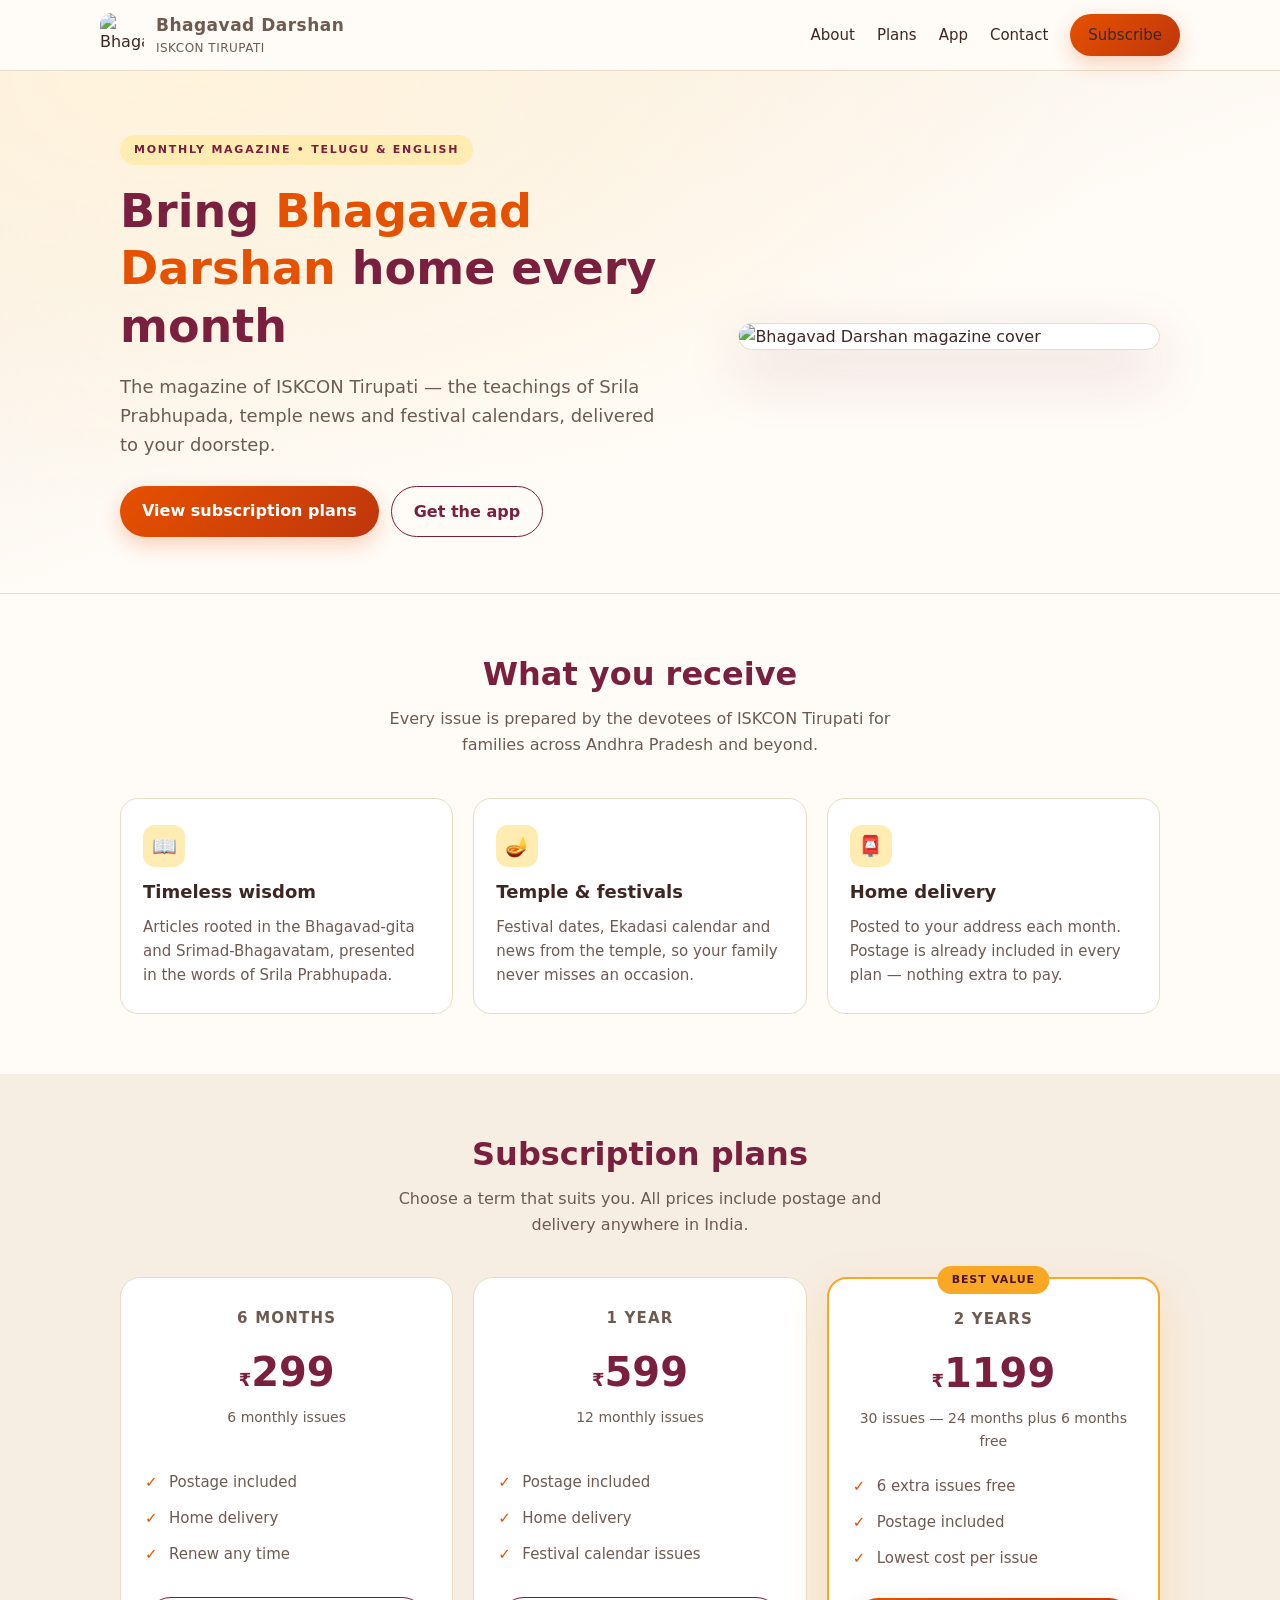
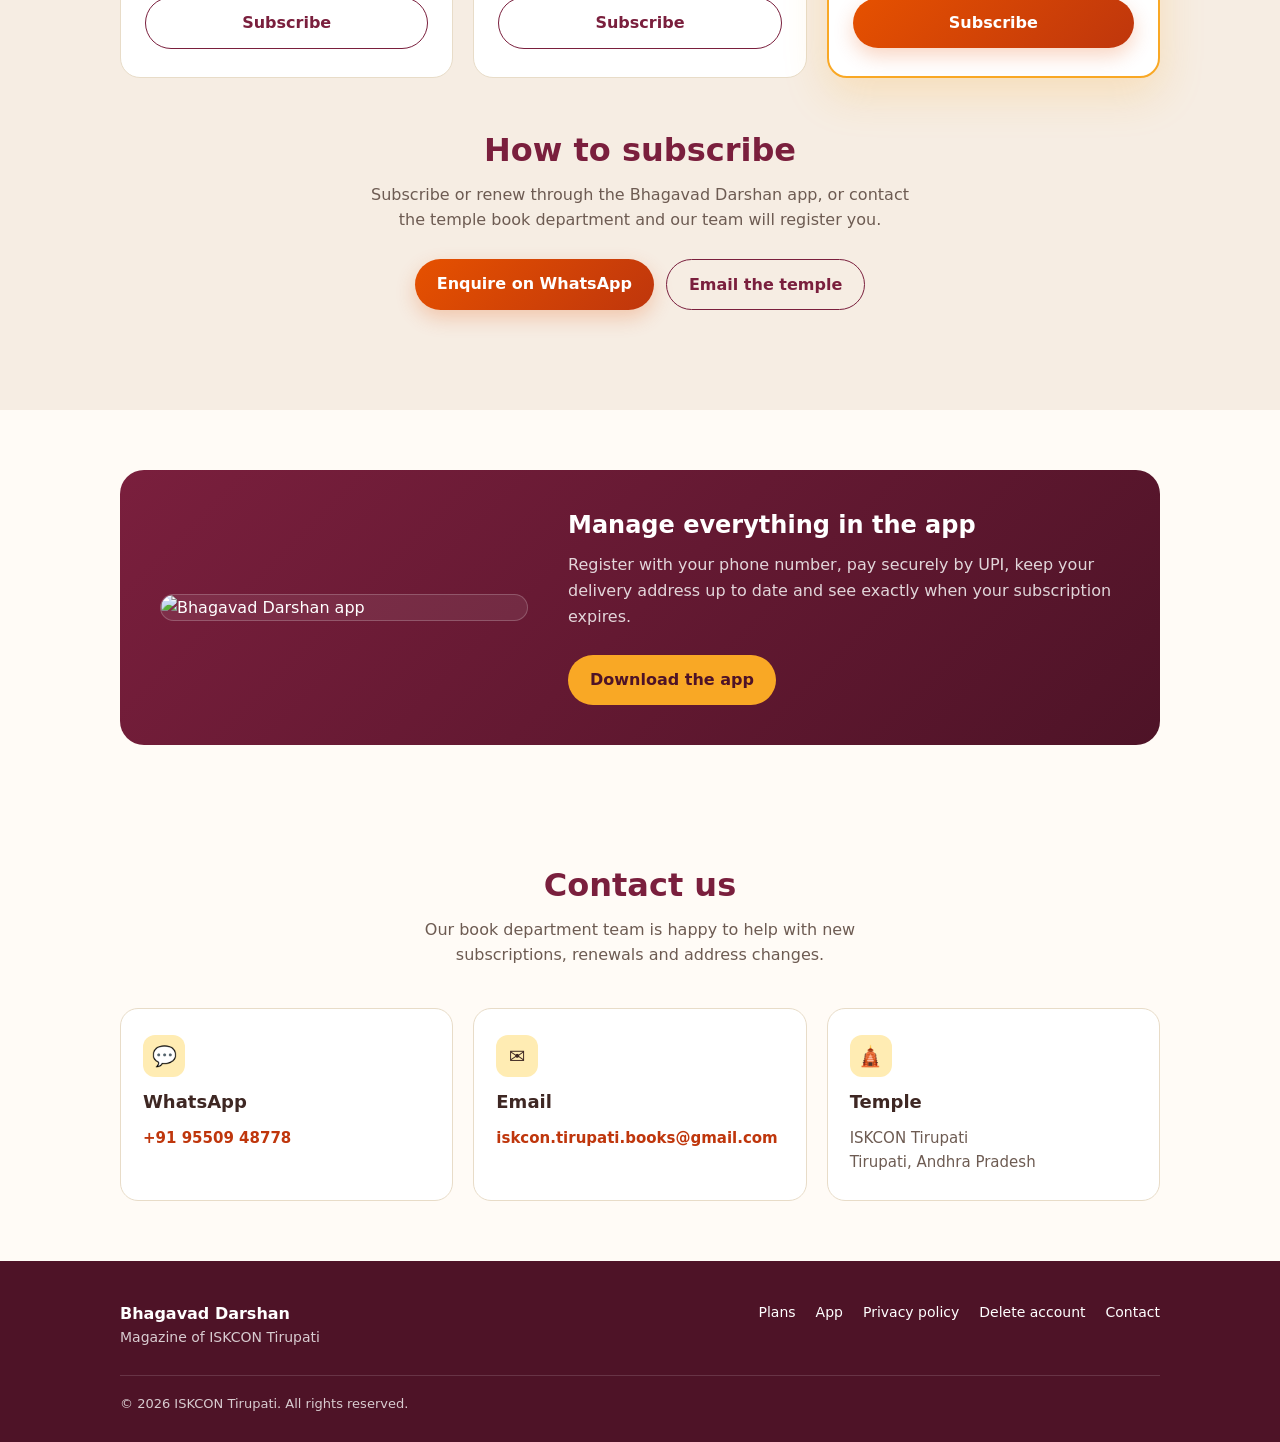
==== public/index.html @ c8d2ffe3 "Add bdtirupati.com static site with homepage, legal pages and deploy script" ====
<!DOCTYPE html>
<html lang="en">
<head>
<meta charset="utf-8" />
<meta name="viewport" content="width=device-width, initial-scale=1" />
<title>Bhagavad Darshan — ISKCON Tirupati Magazine</title>
<meta name="description" content="Subscribe to Bhagavad Darshan, the Telugu and English magazine of ISKCON Tirupati. Renew, pay and manage your subscription online." />
<meta property="og:title" content="Bhagavad Darshan — ISKCON Tirupati Magazine" />
<meta property="og:description" content="Subscribe to Bhagavad Darshan magazine from ISKCON Tirupati. Plans from ₹299." />
<meta property="og:image" content="https://bdtirupati.com/media/magazine_august_2026.png" />
<meta property="og:url" content="https://bdtirupati.com/" />
<meta name="theme-color" content="#7A1F3D" />
<link rel="icon" href="/download/icon.png" />
<style>
  :root {
    --marigold: #E65100;
    --marigold-deep: #BF360C;
    --gold: #F9A825;
    --gold-soft: #FFECB3;
    --maroon: #7A1F3D;
    --maroon-deep: #4E1327;
    --cream: #FFFBF6;
    --sand: #F6EDE3;
    --ink: #3E2723;
    --ink-soft: #6D5B52;
    --line: #E8DCC8;
  }
  * { box-sizing: border-box; }
  html { scroll-behavior: smooth; }
  body {
    margin: 0;
    font-family: "Segoe UI", system-ui, -apple-system, sans-serif;
    color: var(--ink);
    background: var(--cream);
    line-height: 1.6;
  }
  h1, h2, h3 { line-height: 1.25; margin: 0 0 12px; }
  a { color: var(--marigold-deep); }
  img { max-width: 100%; display: block; }
  .wrap { width: min(1080px, 100%); margin: 0 auto; padding: 0 20px; }

  /* ---------- header ---------- */
  header {
    position: sticky;
    top: 0;
    z-index: 20;
    background: rgba(255, 251, 246, 0.92);
    backdrop-filter: blur(10px);
    border-bottom: 1px solid var(--line);
  }
  .nav { display: flex; align-items: center; gap: 14px; padding: 12px 0; }
  .brand { display: flex; align-items: center; gap: 12px; text-decoration: none; color: inherit; }
  .brand img { width: 44px; height: 44px; border-radius: 12px; }
  .brand b { display: block; font-size: 17px; }
  .brand span { display: block; font-size: 12px; color: var(--ink-soft); letter-spacing: 0.04em; }
  .nav-links { margin-left: auto; display: flex; gap: 22px; align-items: center; }
  .nav-links a { text-decoration: none; color: var(--ink); font-size: 15px; font-weight: 500; }
  .nav-links a:hover { color: var(--marigold); }
  .btn {
    display: inline-block;
    padding: 12px 22px;
    border-radius: 999px;
    background: linear-gradient(135deg, var(--marigold) 0%, var(--marigold-deep) 100%);
    color: #fff;
    text-decoration: none;
    font-weight: 600;
    border: none;
    cursor: pointer;
    box-shadow: 0 8px 20px rgba(230, 81, 0, 0.24);
  }
  .btn:hover { filter: brightness(1.06); }
  .btn-ghost {
    background: transparent;
    color: var(--maroon);
    border: 1.5px solid var(--maroon);
    box-shadow: none;
  }
  .btn-sm { padding: 9px 18px; font-size: 14px; }

  /* ---------- hero ---------- */
  .hero {
    background:
      radial-gradient(ellipse at 15% 0%, #FFF3DC 0%, transparent 60%),
      linear-gradient(160deg, var(--sand) 0%, var(--cream) 55%);
    padding: 64px 0 56px;
    border-bottom: 1px solid var(--line);
  }
  .hero-grid {
    display: grid;
    grid-template-columns: 1.15fr 0.85fr;
    gap: 48px;
    align-items: center;
  }
  .eyebrow {
    display: inline-block;
    text-transform: uppercase;
    letter-spacing: 0.16em;
    font-size: 11px;
    font-weight: 700;
    color: var(--maroon);
    background: var(--gold-soft);
    padding: 6px 14px;
    border-radius: 999px;
    margin-bottom: 18px;
  }
  .hero h1 { font-size: clamp(30px, 5vw, 46px); color: var(--maroon); }
  .hero h1 em { font-style: normal; color: var(--marigold); }
  .hero p.lead { font-size: 18px; color: var(--ink-soft); max-width: 30em; }
  .hero-cta { display: flex; flex-wrap: wrap; gap: 12px; margin-top: 26px; }
  .hero-art {
    position: relative;
    border-radius: 24px;
    overflow: hidden;
    box-shadow: 0 22px 60px rgba(122, 31, 61, 0.18);
    border: 1px solid var(--line);
    background: #fff;
  }
  .hero-art img { width: 100%; height: 100%; object-fit: cover; }

  /* ---------- sections ---------- */
  section { padding: 60px 0; }
  .section-head { text-align: center; max-width: 34em; margin: 0 auto 40px; }
  .section-head h2 { font-size: clamp(24px, 3.4vw, 32px); color: var(--maroon); }
  .section-head p { color: var(--ink-soft); margin: 0; }

  .cards { display: grid; grid-template-columns: repeat(3, 1fr); gap: 20px; }
  .card {
    background: #fff;
    border: 1px solid var(--line);
    border-radius: 18px;
    padding: 26px 22px;
  }
  .card h3 { font-size: 18px; }
  .card p { margin: 0; color: var(--ink-soft); font-size: 15px; }
  .card .ico {
    width: 42px; height: 42px;
    border-radius: 12px;
    display: grid; place-items: center;
    background: var(--gold-soft);
    font-size: 20px;
    margin-bottom: 14px;
  }

  /* ---------- plans ---------- */
  #plans { background: var(--sand); }
  .plans { display: grid; grid-template-columns: repeat(3, 1fr); gap: 20px; align-items: stretch; }
  .plan {
    background: #fff;
    border: 1px solid var(--line);
    border-radius: 20px;
    padding: 28px 24px;
    text-align: center;
    display: flex;
    flex-direction: column;
  }
  .plan.featured {
    border: 2px solid var(--gold);
    box-shadow: 0 16px 44px rgba(249, 168, 37, 0.22);
    position: relative;
  }
  .plan.featured::after {
    content: "Best value";
    position: absolute;
    top: -13px; left: 50%; transform: translateX(-50%);
    background: var(--gold);
    color: var(--maroon-deep);
    font-size: 11px;
    font-weight: 700;
    letter-spacing: 0.08em;
    text-transform: uppercase;
    padding: 5px 14px;
    border-radius: 999px;
  }
  .plan .term { font-size: 15px; font-weight: 600; color: var(--ink-soft); text-transform: uppercase; letter-spacing: 0.08em; }
  .plan .price { font-size: 40px; font-weight: 700; color: var(--maroon); margin: 10px 0 2px; }
  .plan .price small { font-size: 18px; font-weight: 600; }
  .plan .note { font-size: 14px; color: var(--ink-soft); min-height: 42px; }
  .plan ul { list-style: none; padding: 0; margin: 16px 0 22px; text-align: left; font-size: 15px; }
  .plan li { padding: 6px 0 6px 24px; position: relative; color: var(--ink-soft); }
  .plan li::before { content: "✓"; position: absolute; left: 0; color: var(--marigold); font-weight: 700; }
  .plan .btn { margin-top: auto; }

  /* ---------- app strip ---------- */
  .app-strip {
    display: grid;
    grid-template-columns: 0.8fr 1.2fr;
    gap: 40px;
    align-items: center;
    background: linear-gradient(135deg, var(--maroon) 0%, var(--maroon-deep) 100%);
    color: #fff;
    border-radius: 24px;
    padding: 40px;
  }
  .app-strip h2 { color: #fff; }
  .app-strip p { color: rgba(255, 255, 255, 0.82); margin: 0 0 20px; }
  .app-strip .btn { background: var(--gold); color: var(--maroon-deep); box-shadow: none; }
  .app-shot {
    border-radius: 18px;
    overflow: hidden;
    border: 1px solid rgba(255, 255, 255, 0.2);
    background: rgba(255, 255, 255, 0.08);
  }

  /* ---------- contact ---------- */
  .contact { display: grid; grid-template-columns: repeat(3, 1fr); gap: 20px; }
  .contact .card { text-align: left; }
  .contact a { font-weight: 600; text-decoration: none; }

  /* ---------- footer ---------- */
  footer {
    background: var(--maroon-deep);
    color: rgba(255, 255, 255, 0.78);
    padding: 40px 0 28px;
    font-size: 14px;
  }
  .foot-grid { display: flex; flex-wrap: wrap; gap: 24px; align-items: flex-start; }
  footer a { color: #fff; text-decoration: none; }
  footer a:hover { text-decoration: underline; }
  .foot-links { margin-left: auto; display: flex; flex-wrap: wrap; gap: 20px; }
  .copy { margin-top: 26px; padding-top: 18px; border-top: 1px solid rgba(255, 255, 255, 0.14); font-size: 13px; }

  @media (max-width: 860px) {
    .hero-grid, .app-strip { grid-template-columns: 1fr; }
    .cards, .plans, .contact { grid-template-columns: 1fr; }
    .nav-links a:not(.btn) { display: none; }
    .hero { padding: 44px 0 40px; }
    .app-strip { padding: 28px; }
  }
</style>
</head>
<body>

<header>
  <div class="wrap nav">
    <a class="brand" href="/">
      <img src="/download/icon.png" alt="Bhagavad Darshan" />
      <span>
        <b>Bhagavad Darshan</b>
        <span>ISKCON TIRUPATI</span>
      </span>
    </a>
    <nav class="nav-links">
      <a href="#about">About</a>
      <a href="#plans">Plans</a>
      <a href="#app">App</a>
      <a href="#contact">Contact</a>
      <a class="btn btn-sm" href="#plans">Subscribe</a>
    </nav>
  </div>
</header>

<div class="hero">
  <div class="wrap hero-grid">
    <div>
      <span class="eyebrow">Monthly magazine • Telugu &amp; English</span>
      <h1>Bring <em>Bhagavad Darshan</em> home every month</h1>
      <p class="lead">
        The magazine of ISKCON Tirupati — the teachings of Srila Prabhupada,
        temple news and festival calendars, delivered to your doorstep.
      </p>
      <div class="hero-cta">
        <a class="btn" href="#plans">View subscription plans</a>
        <a class="btn btn-ghost" href="#app">Get the app</a>
      </div>
    </div>
    <div class="hero-art">
      <img src="/media/magazine_august_2026.png" alt="Bhagavad Darshan magazine cover" />
    </div>
  </div>
</div>

<section id="about">
  <div class="wrap">
    <div class="section-head">
      <h2>What you receive</h2>
      <p>Every issue is prepared by the devotees of ISKCON Tirupati for families across Andhra Pradesh and beyond.</p>
    </div>
    <div class="cards">
      <div class="card">
        <div class="ico">📖</div>
        <h3>Timeless wisdom</h3>
        <p>Articles rooted in the Bhagavad-gita and Srimad-Bhagavatam, presented in the words of Srila Prabhupada.</p>
      </div>
      <div class="card">
        <div class="ico">🪔</div>
        <h3>Temple &amp; festivals</h3>
        <p>Festival dates, Ekadasi calendar and news from the temple, so your family never misses an occasion.</p>
      </div>
      <div class="card">
        <div class="ico">📮</div>
        <h3>Home delivery</h3>
        <p>Posted to your address each month. Postage is already included in every plan — nothing extra to pay.</p>
      </div>
    </div>
  </div>
</section>

<section id="plans">
  <div class="wrap">
    <div class="section-head">
      <h2>Subscription plans</h2>
      <p>Choose a term that suits you. All prices include postage and delivery anywhere in India.</p>
    </div>
    <div class="plans">
      <div class="plan">
        <div class="term">6 Months</div>
        <div class="price"><small>₹</small>299</div>
        <div class="note">6 monthly issues</div>
        <ul>
          <li>Postage included</li>
          <li>Home delivery</li>
          <li>Renew any time</li>
        </ul>
        <a class="btn btn-ghost" href="#subscribe-how">Subscribe</a>
      </div>
      <div class="plan">
        <div class="term">1 Year</div>
        <div class="price"><small>₹</small>599</div>
        <div class="note">12 monthly issues</div>
        <ul>
          <li>Postage included</li>
          <li>Home delivery</li>
          <li>Festival calendar issues</li>
        </ul>
        <a class="btn btn-ghost" href="#subscribe-how">Subscribe</a>
      </div>
      <div class="plan featured">
        <div class="term">2 Years</div>
        <div class="price"><small>₹</small>1199</div>
        <div class="note">30 issues — 24 months plus 6 months free</div>
        <ul>
          <li>6 extra issues free</li>
          <li>Postage included</li>
          <li>Lowest cost per issue</li>
        </ul>
        <a class="btn" href="#subscribe-how">Subscribe</a>
      </div>
    </div>

    <div class="section-head" id="subscribe-how" style="margin-top:52px;">
      <h2>How to subscribe</h2>
      <p>
        Subscribe or renew through the Bhagavad Darshan app, or contact the temple
        book department and our team will register you.
      </p>
      <div class="hero-cta" style="justify-content:center;">
        <a class="btn" href="https://wa.me/919550948778?text=I%20would%20like%20to%20subscribe%20to%20Bhagavad%20Darshan%20magazine">Enquire on WhatsApp</a>
        <a class="btn btn-ghost" href="mailto:iskcon.tirupati.books@gmail.com">Email the temple</a>
      </div>
    </div>
  </div>
</section>

<section id="app">
  <div class="wrap">
    <div class="app-strip">
      <div class="app-shot">
        <img src="/media/login_top_section.png" alt="Bhagavad Darshan app" />
      </div>
      <div>
        <h2>Manage everything in the app</h2>
        <p>
          Register with your phone number, pay securely by UPI, keep your delivery
          address up to date and see exactly when your subscription expires.
        </p>
        <div class="hero-cta">
          <a class="btn" href="/download/">Download the app</a>
        </div>
      </div>
    </div>
  </div>
</section>

<section id="contact">
  <div class="wrap">
    <div class="section-head">
      <h2>Contact us</h2>
      <p>Our book department team is happy to help with new subscriptions, renewals and address changes.</p>
    </div>
    <div class="contact">
      <div class="card">
        <div class="ico">💬</div>
        <h3>WhatsApp</h3>
        <p><a href="https://wa.me/919550948778">+91 95509 48778</a></p>
      </div>
      <div class="card">
        <div class="ico">✉️</div>
        <h3>Email</h3>
        <p><a href="mailto:iskcon.tirupati.books@gmail.com">iskcon.tirupati.books@gmail.com</a></p>
      </div>
      <div class="card">
        <div class="ico">🛕</div>
        <h3>Temple</h3>
        <p>ISKCON Tirupati<br />Tirupati, Andhra Pradesh</p>
      </div>
    </div>
  </div>
</section>

<footer>
  <div class="wrap">
    <div class="foot-grid">
      <div>
        <strong style="color:#fff;font-size:16px;">Bhagavad Darshan</strong><br />
        Magazine of ISKCON Tirupati
      </div>
      <div class="foot-links">
        <a href="#plans">Plans</a>
        <a href="/download/">App</a>
        <a href="/privacy">Privacy policy</a>
        <a href="/media/legal/delete-account.html">Delete account</a>
        <a href="#contact">Contact</a>
      </div>
    </div>
    <div class="copy">© <span id="yr">2026</span> ISKCON Tirupati. All rights reserved.</div>
  </div>
</footer>

<script>
  document.getElementById('yr').textContent = new Date().getFullYear();
</script>
</body>
</html>
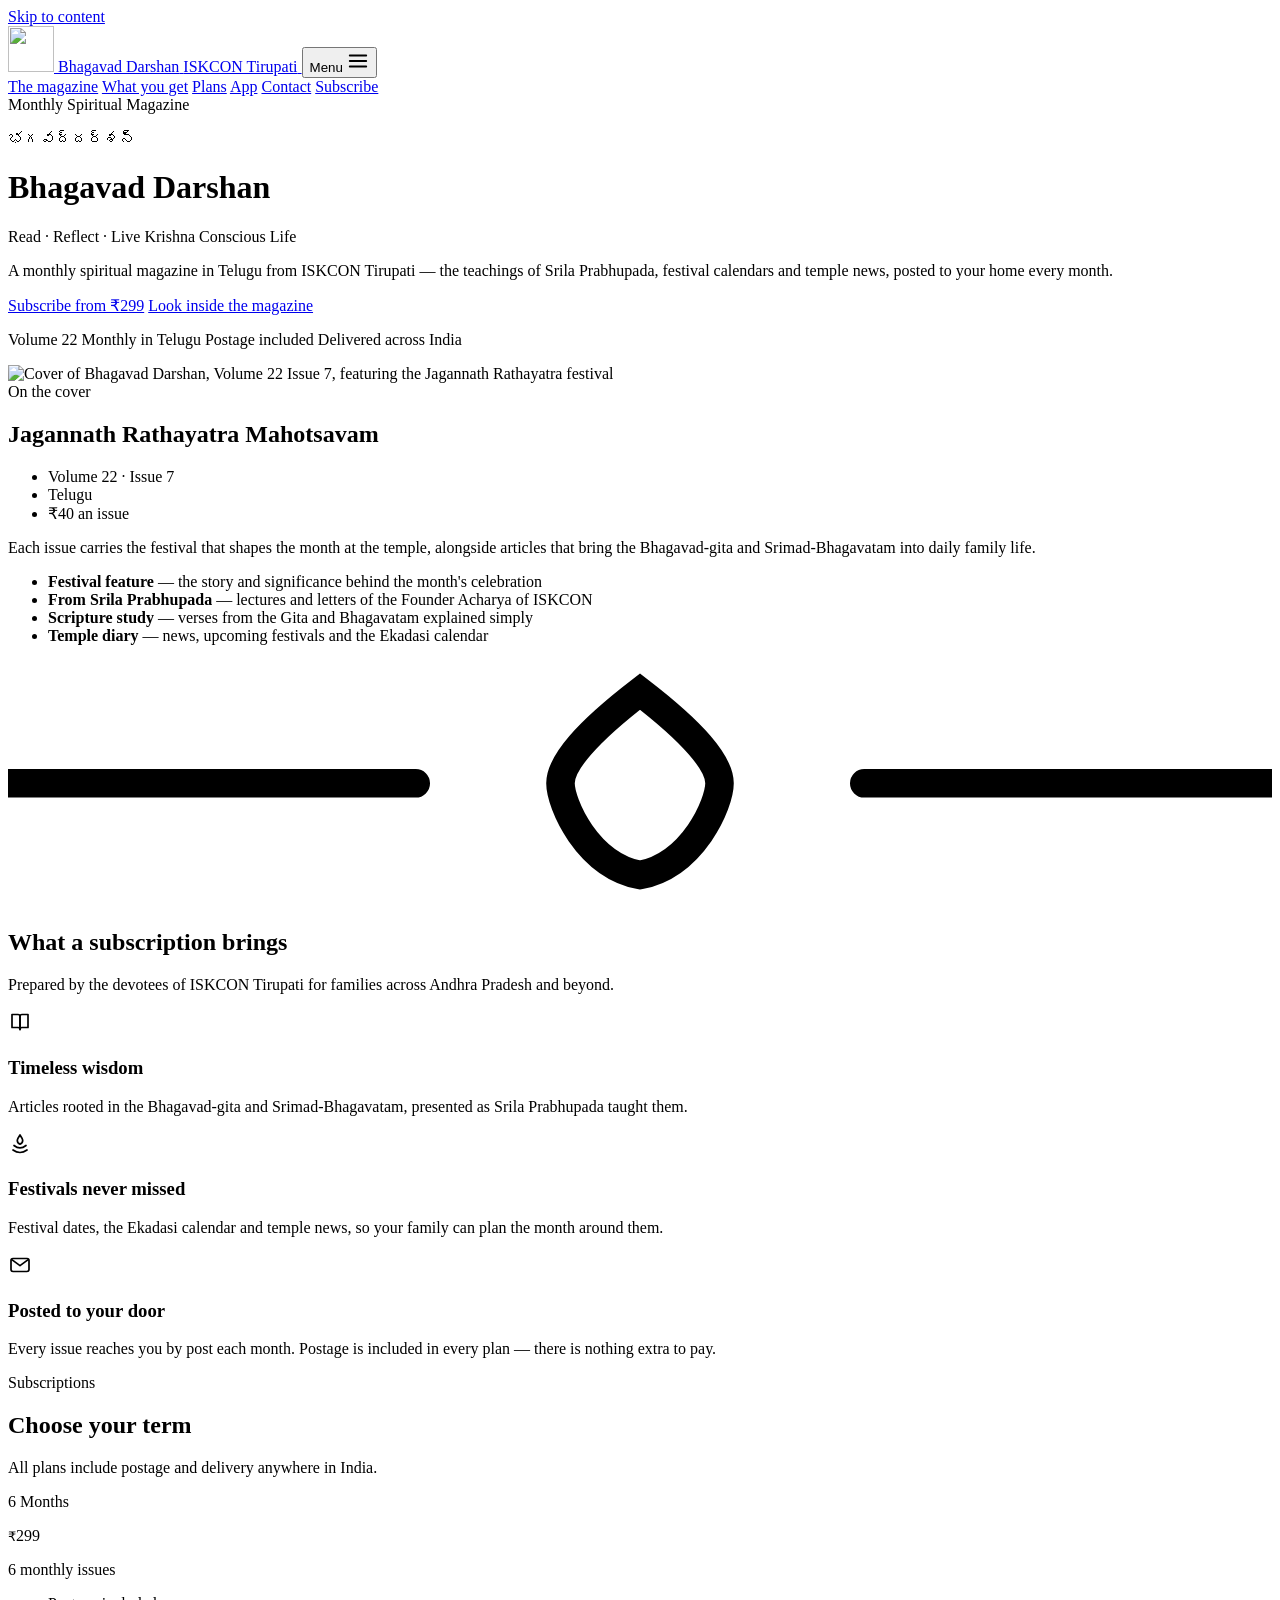
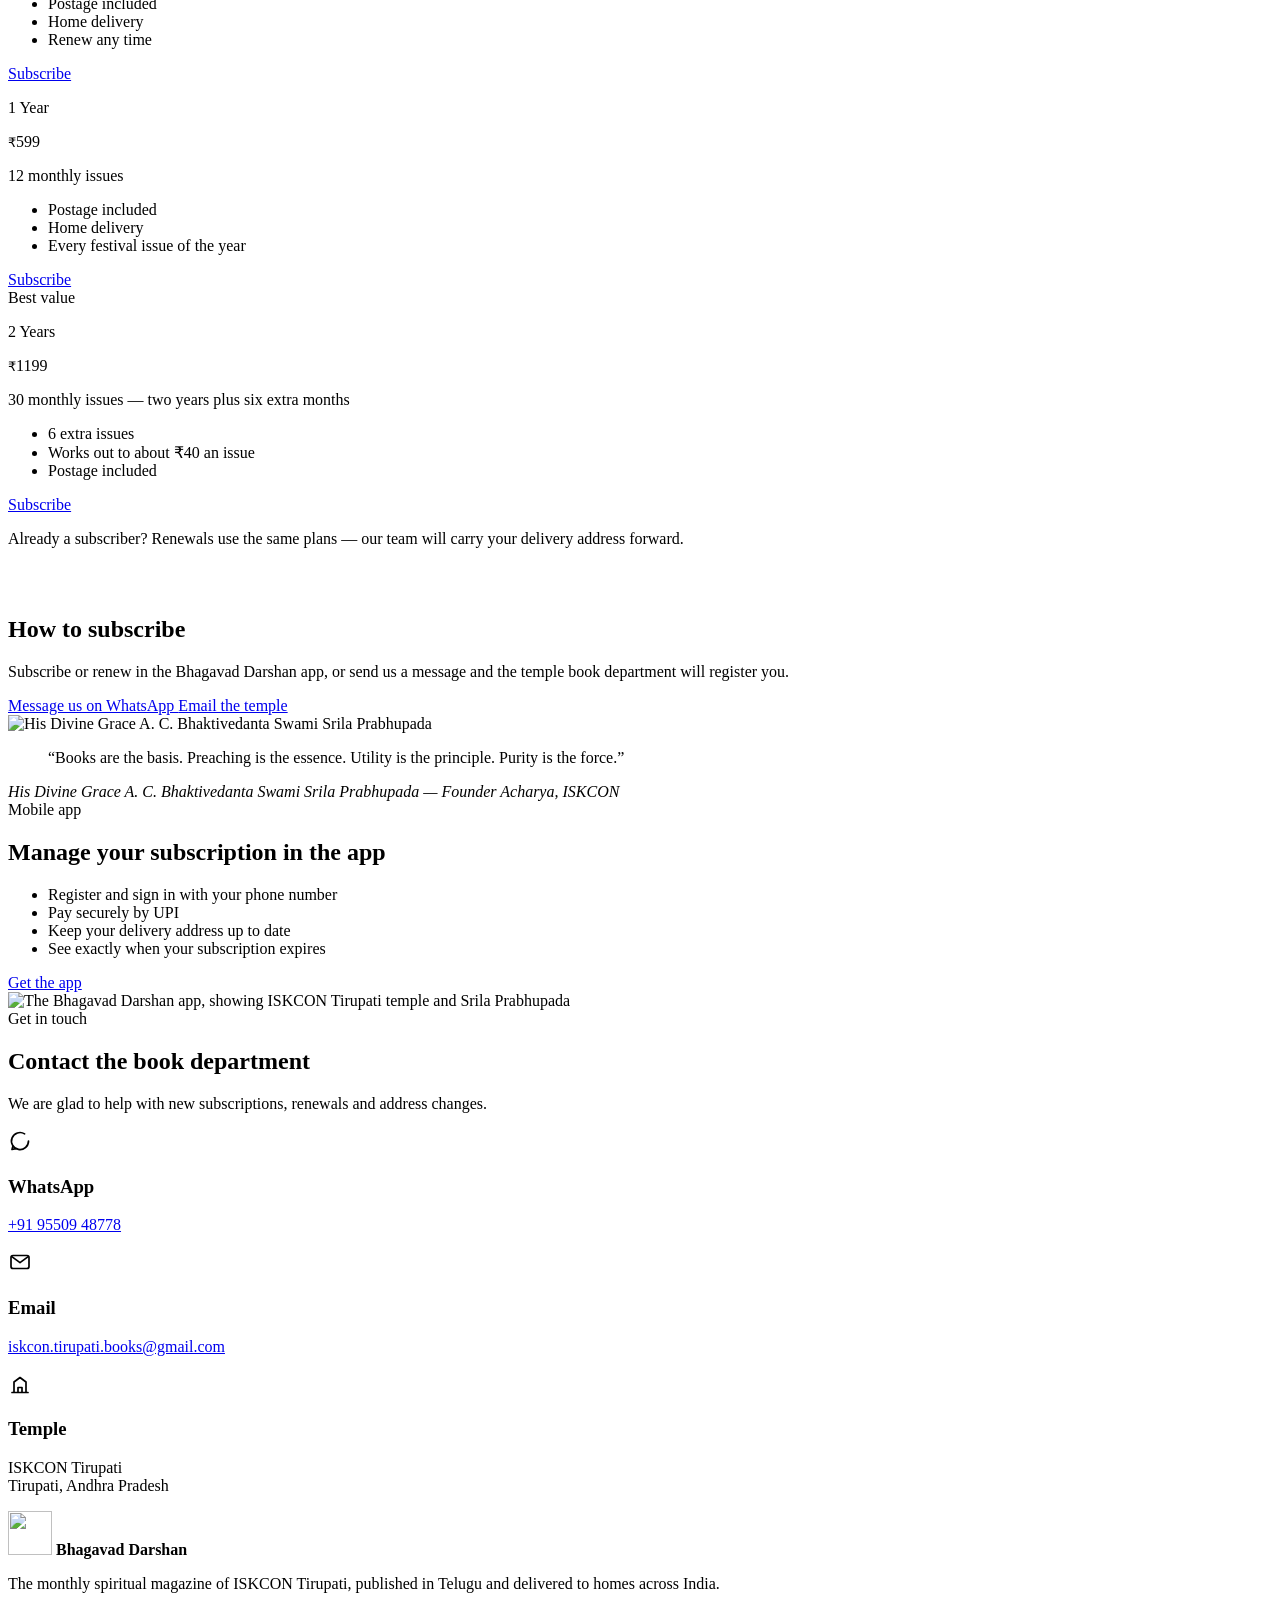
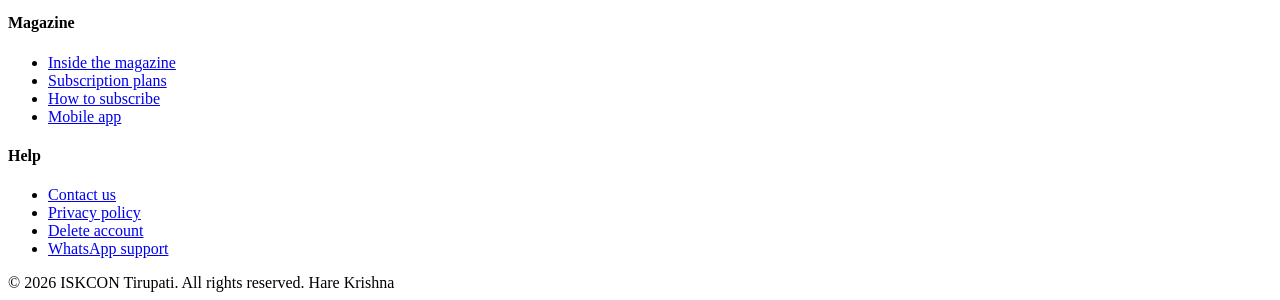
==== commit 46847c10: "Redesign site: brand typography, hero, magazine spotlight, styled legal pages, SEO and 404" ====
--- a/public/index.html
+++ b/public/index.html
@@ -3,244 +3,74 @@
 <head>
 <meta charset="utf-8" />
 <meta name="viewport" content="width=device-width, initial-scale=1" />
-<title>Bhagavad Darshan — ISKCON Tirupati Magazine</title>
-<meta name="description" content="Subscribe to Bhagavad Darshan, the Telugu and English magazine of ISKCON Tirupati. Renew, pay and manage your subscription online." />
-<meta property="og:title" content="Bhagavad Darshan — ISKCON Tirupati Magazine" />
-<meta property="og:description" content="Subscribe to Bhagavad Darshan magazine from ISKCON Tirupati. Plans from ₹299." />
-<meta property="og:image" content="https://bdtirupati.com/media/magazine_august_2026.png" />
+<title>Bhagavad Darshan — Monthly Spiritual Magazine | ISKCON Tirupati</title>
+<meta name="description" content="Subscribe to Bhagavad Darshan, the Telugu monthly spiritual magazine of ISKCON Tirupati. Home delivery across India, postage included. Plans from ₹299." />
+<link rel="canonical" href="https://bdtirupati.com/" />
+
+<meta property="og:type" content="website" />
+<meta property="og:site_name" content="Bhagavad Darshan" />
+<meta property="og:title" content="Bhagavad Darshan — Monthly Spiritual Magazine | ISKCON Tirupati" />
+<meta property="og:description" content="The Telugu monthly magazine of ISKCON Tirupati, delivered to your home. Subscription plans from ₹299, postage included." />
+<meta property="og:image" content="https://bdtirupati.com/assets/cover-700.webp" />
 <meta property="og:url" content="https://bdtirupati.com/" />
+<meta name="twitter:card" content="summary_large_image" />
 <meta name="theme-color" content="#7A1F3D" />
-<link rel="icon" href="/download/icon.png" />
-<style>
-  :root {
-    --marigold: #E65100;
-    --marigold-deep: #BF360C;
-    --gold: #F9A825;
-    --gold-soft: #FFECB3;
-    --maroon: #7A1F3D;
-    --maroon-deep: #4E1327;
-    --cream: #FFFBF6;
-    --sand: #F6EDE3;
-    --ink: #3E2723;
-    --ink-soft: #6D5B52;
-    --line: #E8DCC8;
+
+<link rel="icon" href="/assets/favicon.png" sizes="32x32" />
+<link rel="apple-touch-icon" href="/assets/apple-touch-icon.png" />
+
+<link rel="preconnect" href="https://fonts.googleapis.com" />
+<link rel="preconnect" href="https://fonts.gstatic.com" crossorigin />
+<link href="https://fonts.googleapis.com/css2?family=Marcellus&family=Inter:wght@400;500;600;700&family=Noto+Serif+Telugu:wght@500;600&display=swap" rel="stylesheet" />
+<link rel="preload" as="image" href="/assets/temple-lg.webp" />
+<link rel="stylesheet" href="/assets/site.css" />
+
+<script type="application/ld+json">
+{
+  "@context": "https://schema.org",
+  "@type": "Periodical",
+  "name": "Bhagavad Darshan",
+  "alternateName": "భగవద్దర్శన్",
+  "inLanguage": "te",
+  "url": "https://bdtirupati.com/",
+  "publisher": {
+    "@type": "Organization",
+    "name": "ISKCON Tirupati",
+    "email": "iskcon.tirupati.books@gmail.com",
+    "address": {
+      "@type": "PostalAddress",
+      "addressLocality": "Tirupati",
+      "addressRegion": "Andhra Pradesh",
+      "addressCountry": "IN"
+    }
   }
-  * { box-sizing: border-box; }
-  html { scroll-behavior: smooth; }
-  body {
-    margin: 0;
-    font-family: "Segoe UI", system-ui, -apple-system, sans-serif;
-    color: var(--ink);
-    background: var(--cream);
-    line-height: 1.6;
-  }
-  h1, h2, h3 { line-height: 1.25; margin: 0 0 12px; }
-  a { color: var(--marigold-deep); }
-  img { max-width: 100%; display: block; }
-  .wrap { width: min(1080px, 100%); margin: 0 auto; padding: 0 20px; }
-
-  /* ---------- header ---------- */
-  header {
-    position: sticky;
-    top: 0;
-    z-index: 20;
-    background: rgba(255, 251, 246, 0.92);
-    backdrop-filter: blur(10px);
-    border-bottom: 1px solid var(--line);
-  }
-  .nav { display: flex; align-items: center; gap: 14px; padding: 12px 0; }
-  .brand { display: flex; align-items: center; gap: 12px; text-decoration: none; color: inherit; }
-  .brand img { width: 44px; height: 44px; border-radius: 12px; }
-  .brand b { display: block; font-size: 17px; }
-  .brand span { display: block; font-size: 12px; color: var(--ink-soft); letter-spacing: 0.04em; }
-  .nav-links { margin-left: auto; display: flex; gap: 22px; align-items: center; }
-  .nav-links a { text-decoration: none; color: var(--ink); font-size: 15px; font-weight: 500; }
-  .nav-links a:hover { color: var(--marigold); }
-  .btn {
-    display: inline-block;
-    padding: 12px 22px;
-    border-radius: 999px;
-    background: linear-gradient(135deg, var(--marigold) 0%, var(--marigold-deep) 100%);
-    color: #fff;
-    text-decoration: none;
-    font-weight: 600;
-    border: none;
-    cursor: pointer;
-    box-shadow: 0 8px 20px rgba(230, 81, 0, 0.24);
-  }
-  .btn:hover { filter: brightness(1.06); }
-  .btn-ghost {
-    background: transparent;
-    color: var(--maroon);
-    border: 1.5px solid var(--maroon);
-    box-shadow: none;
-  }
-  .btn-sm { padding: 9px 18px; font-size: 14px; }
-
-  /* ---------- hero ---------- */
-  .hero {
-    background:
-      radial-gradient(ellipse at 15% 0%, #FFF3DC 0%, transparent 60%),
-      linear-gradient(160deg, var(--sand) 0%, var(--cream) 55%);
-    padding: 64px 0 56px;
-    border-bottom: 1px solid var(--line);
-  }
-  .hero-grid {
-    display: grid;
-    grid-template-columns: 1.15fr 0.85fr;
-    gap: 48px;
-    align-items: center;
-  }
-  .eyebrow {
-    display: inline-block;
-    text-transform: uppercase;
-    letter-spacing: 0.16em;
-    font-size: 11px;
-    font-weight: 700;
-    color: var(--maroon);
-    background: var(--gold-soft);
-    padding: 6px 14px;
-    border-radius: 999px;
-    margin-bottom: 18px;
-  }
-  .hero h1 { font-size: clamp(30px, 5vw, 46px); color: var(--maroon); }
-  .hero h1 em { font-style: normal; color: var(--marigold); }
-  .hero p.lead { font-size: 18px; color: var(--ink-soft); max-width: 30em; }
-  .hero-cta { display: flex; flex-wrap: wrap; gap: 12px; margin-top: 26px; }
-  .hero-art {
-    position: relative;
-    border-radius: 24px;
-    overflow: hidden;
-    box-shadow: 0 22px 60px rgba(122, 31, 61, 0.18);
-    border: 1px solid var(--line);
-    background: #fff;
-  }
-  .hero-art img { width: 100%; height: 100%; object-fit: cover; }
-
-  /* ---------- sections ---------- */
-  section { padding: 60px 0; }
-  .section-head { text-align: center; max-width: 34em; margin: 0 auto 40px; }
-  .section-head h2 { font-size: clamp(24px, 3.4vw, 32px); color: var(--maroon); }
-  .section-head p { color: var(--ink-soft); margin: 0; }
-
-  .cards { display: grid; grid-template-columns: repeat(3, 1fr); gap: 20px; }
-  .card {
-    background: #fff;
-    border: 1px solid var(--line);
-    border-radius: 18px;
-    padding: 26px 22px;
-  }
-  .card h3 { font-size: 18px; }
-  .card p { margin: 0; color: var(--ink-soft); font-size: 15px; }
-  .card .ico {
-    width: 42px; height: 42px;
-    border-radius: 12px;
-    display: grid; place-items: center;
-    background: var(--gold-soft);
-    font-size: 20px;
-    margin-bottom: 14px;
-  }
-
-  /* ---------- plans ---------- */
-  #plans { background: var(--sand); }
-  .plans { display: grid; grid-template-columns: repeat(3, 1fr); gap: 20px; align-items: stretch; }
-  .plan {
-    background: #fff;
-    border: 1px solid var(--line);
-    border-radius: 20px;
-    padding: 28px 24px;
-    text-align: center;
-    display: flex;
-    flex-direction: column;
-  }
-  .plan.featured {
-    border: 2px solid var(--gold);
-    box-shadow: 0 16px 44px rgba(249, 168, 37, 0.22);
-    position: relative;
-  }
-  .plan.featured::after {
-    content: "Best value";
-    position: absolute;
-    top: -13px; left: 50%; transform: translateX(-50%);
-    background: var(--gold);
-    color: var(--maroon-deep);
-    font-size: 11px;
-    font-weight: 700;
-    letter-spacing: 0.08em;
-    text-transform: uppercase;
-    padding: 5px 14px;
-    border-radius: 999px;
-  }
-  .plan .term { font-size: 15px; font-weight: 600; color: var(--ink-soft); text-transform: uppercase; letter-spacing: 0.08em; }
-  .plan .price { font-size: 40px; font-weight: 700; color: var(--maroon); margin: 10px 0 2px; }
-  .plan .price small { font-size: 18px; font-weight: 600; }
-  .plan .note { font-size: 14px; color: var(--ink-soft); min-height: 42px; }
-  .plan ul { list-style: none; padding: 0; margin: 16px 0 22px; text-align: left; font-size: 15px; }
-  .plan li { padding: 6px 0 6px 24px; position: relative; color: var(--ink-soft); }
-  .plan li::before { content: "✓"; position: absolute; left: 0; color: var(--marigold); font-weight: 700; }
-  .plan .btn { margin-top: auto; }
-
-  /* ---------- app strip ---------- */
-  .app-strip {
-    display: grid;
-    grid-template-columns: 0.8fr 1.2fr;
-    gap: 40px;
-    align-items: center;
-    background: linear-gradient(135deg, var(--maroon) 0%, var(--maroon-deep) 100%);
-    color: #fff;
-    border-radius: 24px;
-    padding: 40px;
-  }
-  .app-strip h2 { color: #fff; }
-  .app-strip p { color: rgba(255, 255, 255, 0.82); margin: 0 0 20px; }
-  .app-strip .btn { background: var(--gold); color: var(--maroon-deep); box-shadow: none; }
-  .app-shot {
-    border-radius: 18px;
-    overflow: hidden;
-    border: 1px solid rgba(255, 255, 255, 0.2);
-    background: rgba(255, 255, 255, 0.08);
-  }
-
-  /* ---------- contact ---------- */
-  .contact { display: grid; grid-template-columns: repeat(3, 1fr); gap: 20px; }
-  .contact .card { text-align: left; }
-  .contact a { font-weight: 600; text-decoration: none; }
-
-  /* ---------- footer ---------- */
-  footer {
-    background: var(--maroon-deep);
-    color: rgba(255, 255, 255, 0.78);
-    padding: 40px 0 28px;
-    font-size: 14px;
-  }
-  .foot-grid { display: flex; flex-wrap: wrap; gap: 24px; align-items: flex-start; }
-  footer a { color: #fff; text-decoration: none; }
-  footer a:hover { text-decoration: underline; }
-  .foot-links { margin-left: auto; display: flex; flex-wrap: wrap; gap: 20px; }
-  .copy { margin-top: 26px; padding-top: 18px; border-top: 1px solid rgba(255, 255, 255, 0.14); font-size: 13px; }
-
-  @media (max-width: 860px) {
-    .hero-grid, .app-strip { grid-template-columns: 1fr; }
-    .cards, .plans, .contact { grid-template-columns: 1fr; }
-    .nav-links a:not(.btn) { display: none; }
-    .hero { padding: 44px 0 40px; }
-    .app-strip { padding: 28px; }
-  }
-</style>
+}
+</script>
 </head>
 <body>
 
-<header>
+<a class="sr-only" href="#main">Skip to content</a>
+
+<header class="site-header">
   <div class="wrap nav">
     <a class="brand" href="/">
-      <img src="/download/icon.png" alt="Bhagavad Darshan" />
+      <img src="/assets/logo.webp" width="46" height="46" alt="" />
       <span>
-        <b>Bhagavad Darshan</b>
-        <span>ISKCON TIRUPATI</span>
+        <span class="brand-name">Bhagavad Darshan</span>
+        <span class="brand-sub">ISKCON Tirupati</span>
       </span>
     </a>
-    <nav class="nav-links">
-      <a href="#about">About</a>
+
+    <button class="nav-toggle" id="navToggle" aria-expanded="false" aria-controls="navLinks">
+      <span class="sr-only">Menu</span>
+      <svg width="22" height="22" viewBox="0 0 24 24" fill="none" stroke="currentColor" stroke-width="2" aria-hidden="true">
+        <path d="M3 6h18M3 12h18M3 18h18" stroke-linecap="round" />
+      </svg>
+    </button>
+
+    <nav class="nav-links" id="navLinks" aria-label="Main">
+      <a href="#magazine">The magazine</a>
+      <a href="#receive">What you get</a>
       <a href="#plans">Plans</a>
       <a href="#app">App</a>
       <a href="#contact">Contact</a>
@@ -249,175 +79,307 @@
   </div>
 </header>
 
-<div class="hero">
-  <div class="wrap hero-grid">
-    <div>
-      <span class="eyebrow">Monthly magazine • Telugu &amp; English</span>
-      <h1>Bring <em>Bhagavad Darshan</em> home every month</h1>
-      <p class="lead">
-        The magazine of ISKCON Tirupati — the teachings of Srila Prabhupada,
-        temple news and festival calendars, delivered to your doorstep.
+<main id="main">
+
+  <div class="hero">
+    <div class="wrap">
+      <span class="eyebrow">Monthly Spiritual Magazine</span>
+      <p class="hero-telugu" lang="te">భగవద్దర్శన్</p>
+      <h1>Bhagavad Darshan</h1>
+      <p class="hero-tagline">Read · Reflect · Live Krishna Conscious Life</p>
+      <p class="hero-lead">
+        A monthly spiritual magazine in Telugu from ISKCON Tirupati — the teachings of
+        Srila Prabhupada, festival calendars and temple news, posted to your home
+        every month.
       </p>
       <div class="hero-cta">
-        <a class="btn" href="#plans">View subscription plans</a>
-        <a class="btn btn-ghost" href="#app">Get the app</a>
-      </div>
-    </div>
-    <div class="hero-art">
-      <img src="/media/magazine_august_2026.png" alt="Bhagavad Darshan magazine cover" />
+        <a class="btn" href="#plans">Subscribe from ₹299</a>
+        <a class="btn btn-light" href="#magazine">Look inside the magazine</a>
+      </div>
+      <p class="hero-meta">
+        <span>Volume 22</span>
+        <span>Monthly in Telugu</span>
+        <span>Postage included</span>
+        <span>Delivered across India</span>
+      </p>
     </div>
   </div>
-</div>
-
-<section id="about">
-  <div class="wrap">
-    <div class="section-head">
-      <h2>What you receive</h2>
-      <p>Every issue is prepared by the devotees of ISKCON Tirupati for families across Andhra Pradesh and beyond.</p>
-    </div>
-    <div class="cards">
-      <div class="card">
-        <div class="ico">📖</div>
-        <h3>Timeless wisdom</h3>
-        <p>Articles rooted in the Bhagavad-gita and Srimad-Bhagavatam, presented in the words of Srila Prabhupada.</p>
-      </div>
-      <div class="card">
-        <div class="ico">🪔</div>
-        <h3>Temple &amp; festivals</h3>
-        <p>Festival dates, Ekadasi calendar and news from the temple, so your family never misses an occasion.</p>
-      </div>
-      <div class="card">
-        <div class="ico">📮</div>
-        <h3>Home delivery</h3>
-        <p>Posted to your address each month. Postage is already included in every plan — nothing extra to pay.</p>
-      </div>
-    </div>
-  </div>
-</section>
-
-<section id="plans">
-  <div class="wrap">
-    <div class="section-head">
-      <h2>Subscription plans</h2>
-      <p>Choose a term that suits you. All prices include postage and delivery anywhere in India.</p>
-    </div>
-    <div class="plans">
-      <div class="plan">
-        <div class="term">6 Months</div>
-        <div class="price"><small>₹</small>299</div>
-        <div class="note">6 monthly issues</div>
-        <ul>
-          <li>Postage included</li>
-          <li>Home delivery</li>
-          <li>Renew any time</li>
-        </ul>
-        <a class="btn btn-ghost" href="#subscribe-how">Subscribe</a>
-      </div>
-      <div class="plan">
-        <div class="term">1 Year</div>
-        <div class="price"><small>₹</small>599</div>
-        <div class="note">12 monthly issues</div>
-        <ul>
-          <li>Postage included</li>
-          <li>Home delivery</li>
-          <li>Festival calendar issues</li>
-        </ul>
-        <a class="btn btn-ghost" href="#subscribe-how">Subscribe</a>
-      </div>
-      <div class="plan featured">
-        <div class="term">2 Years</div>
-        <div class="price"><small>₹</small>1199</div>
-        <div class="note">30 issues — 24 months plus 6 months free</div>
-        <ul>
-          <li>6 extra issues free</li>
-          <li>Postage included</li>
-          <li>Lowest cost per issue</li>
-        </ul>
-        <a class="btn" href="#subscribe-how">Subscribe</a>
-      </div>
-    </div>
-
-    <div class="section-head" id="subscribe-how" style="margin-top:52px;">
-      <h2>How to subscribe</h2>
-      <p>
-        Subscribe or renew through the Bhagavad Darshan app, or contact the temple
-        book department and our team will register you.
+
+  <section id="magazine">
+    <div class="wrap spotlight">
+      <div class="spotlight-art">
+        <img src="/assets/cover-700.webp" width="700" height="933"
+             alt="Cover of Bhagavad Darshan, Volume 22 Issue 7, featuring the Jagannath Rathayatra festival" />
+      </div>
+      <div>
+        <span class="eyebrow">On the cover</span>
+        <h2>Jagannath Rathayatra Mahotsavam</h2>
+        <ul class="issue-tags">
+          <li>Volume 22 · Issue 7</li>
+          <li>Telugu</li>
+          <li>₹40 an issue</li>
+        </ul>
+        <p>
+          Each issue carries the festival that shapes the month at the temple, alongside
+          articles that bring the Bhagavad-gita and Srimad-Bhagavatam into daily family life.
+        </p>
+        <ul class="inside">
+          <li><b>Festival feature</b> — the story and significance behind the month's celebration</li>
+          <li><b>From Srila Prabhupada</b> — lectures and letters of the Founder Acharya of ISKCON</li>
+          <li><b>Scripture study</b> — verses from the Gita and Bhagavatam explained simply</li>
+          <li><b>Temple diary</b> — news, upcoming festivals and the Ekadasi calendar</li>
+        </ul>
+      </div>
+    </div>
+  </section>
+
+  <section id="receive" class="band">
+    <div class="wrap">
+      <div class="section-head">
+        <svg class="lotus" viewBox="0 0 62 12" fill="none" stroke="currentColor" stroke-width="1.4" aria-hidden="true">
+          <path d="M0 6h20M42 6h20" stroke-linecap="round" />
+          <path d="M31 1.5c2.6 2 3.9 3.5 3.9 4.5S33.6 10 31 10.5C28.4 10 27.1 7 27.1 6s1.3-2.5 3.9-4.5Z" />
+        </svg>
+        <h2>What a subscription brings</h2>
+        <p>Prepared by the devotees of ISKCON Tirupati for families across Andhra Pradesh and beyond.</p>
+      </div>
+      <div class="cards">
+        <div class="card">
+          <div class="ico" aria-hidden="true">
+            <svg width="24" height="24" viewBox="0 0 24 24" fill="none" stroke="currentColor" stroke-width="1.7">
+              <path d="M4 4.5h6a2 2 0 0 1 2 2v13a2 2 0 0 0-2-2H4Z" stroke-linejoin="round" />
+              <path d="M20 4.5h-6a2 2 0 0 0-2 2v13a2 2 0 0 1 2-2h6Z" stroke-linejoin="round" />
+            </svg>
+          </div>
+          <h3>Timeless wisdom</h3>
+          <p>Articles rooted in the Bhagavad-gita and Srimad-Bhagavatam, presented as Srila Prabhupada taught them.</p>
+        </div>
+        <div class="card">
+          <div class="ico" aria-hidden="true">
+            <svg width="24" height="24" viewBox="0 0 24 24" fill="none" stroke="currentColor" stroke-width="1.7">
+              <path d="M12 3c1.8 2.6 2.7 4.4 2.7 5.6 0 1.8-1.2 3-2.7 3.5-1.5-.5-2.7-1.7-2.7-3.5C9.3 7.4 10.2 5.6 12 3Z" stroke-linejoin="round" />
+              <path d="M6 13.5c2 1.6 4 2.4 6 2.4s4-.8 6-2.4M5 18c2.4 1.7 4.7 2.5 7 2.5s4.6-.8 7-2.5" stroke-linecap="round" />
+            </svg>
+          </div>
+          <h3>Festivals never missed</h3>
+          <p>Festival dates, the Ekadasi calendar and temple news, so your family can plan the month around them.</p>
+        </div>
+        <div class="card">
+          <div class="ico" aria-hidden="true">
+            <svg width="24" height="24" viewBox="0 0 24 24" fill="none" stroke="currentColor" stroke-width="1.7">
+              <rect x="3" y="5.5" width="18" height="13" rx="2" />
+              <path d="m3.8 6.6 8.2 6 8.2-6" stroke-linecap="round" stroke-linejoin="round" />
+            </svg>
+          </div>
+          <h3>Posted to your door</h3>
+          <p>Every issue reaches you by post each month. Postage is included in every plan — there is nothing extra to pay.</p>
+        </div>
+      </div>
+    </div>
+  </section>
+
+  <section id="plans">
+    <div class="wrap">
+      <div class="section-head">
+        <span class="eyebrow">Subscriptions</span>
+        <h2>Choose your term</h2>
+        <p>All plans include postage and delivery anywhere in India.</p>
+      </div>
+
+      <div class="plans">
+        <div class="plan">
+          <p class="term">6 Months</p>
+          <p class="price"><small>₹</small>299</p>
+          <p class="issues">6 monthly issues</p>
+          <ul>
+            <li>Postage included</li>
+            <li>Home delivery</li>
+            <li>Renew any time</li>
+          </ul>
+          <a class="btn btn-outline" href="#subscribe">Subscribe</a>
+        </div>
+
+        <div class="plan">
+          <p class="term">1 Year</p>
+          <p class="price"><small>₹</small>599</p>
+          <p class="issues">12 monthly issues</p>
+          <ul>
+            <li>Postage included</li>
+            <li>Home delivery</li>
+            <li>Every festival issue of the year</li>
+          </ul>
+          <a class="btn btn-outline" href="#subscribe">Subscribe</a>
+        </div>
+
+        <div class="plan featured">
+          <span class="plan-flag">Best value</span>
+          <p class="term">2 Years</p>
+          <p class="price"><small>₹</small>1199</p>
+          <p class="issues">30 monthly issues — two years plus six extra months</p>
+          <ul>
+            <li>6 extra issues</li>
+            <li>Works out to about ₹40 an issue</li>
+            <li>Postage included</li>
+          </ul>
+          <a class="btn" href="#subscribe">Subscribe</a>
+        </div>
+      </div>
+
+      <p class="plans-note">
+        Already a subscriber? Renewals use the same plans — our team will carry your
+        delivery address forward.
       </p>
-      <div class="hero-cta" style="justify-content:center;">
-        <a class="btn" href="https://wa.me/919550948778?text=I%20would%20like%20to%20subscribe%20to%20Bhagavad%20Darshan%20magazine">Enquire on WhatsApp</a>
-        <a class="btn btn-ghost" href="mailto:iskcon.tirupati.books@gmail.com">Email the temple</a>
-      </div>
-    </div>
-  </div>
-</section>
-
-<section id="app">
-  <div class="wrap">
-    <div class="app-strip">
-      <div class="app-shot">
-        <img src="/media/login_top_section.png" alt="Bhagavad Darshan app" />
-      </div>
-      <div>
-        <h2>Manage everything in the app</h2>
+
+      <div class="section-head" id="subscribe" style="margin-top: 68px;">
+        <h2>How to subscribe</h2>
         <p>
-          Register with your phone number, pay securely by UPI, keep your delivery
-          address up to date and see exactly when your subscription expires.
+          Subscribe or renew in the Bhagavad Darshan app, or send us a message and the
+          temple book department will register you.
         </p>
         <div class="hero-cta">
-          <a class="btn" href="/download/">Download the app</a>
-        </div>
-      </div>
-    </div>
-  </div>
-</section>
-
-<section id="contact">
-  <div class="wrap">
-    <div class="section-head">
-      <h2>Contact us</h2>
-      <p>Our book department team is happy to help with new subscriptions, renewals and address changes.</p>
-    </div>
-    <div class="contact">
-      <div class="card">
-        <div class="ico">💬</div>
-        <h3>WhatsApp</h3>
-        <p><a href="https://wa.me/919550948778">+91 95509 48778</a></p>
-      </div>
-      <div class="card">
-        <div class="ico">✉️</div>
-        <h3>Email</h3>
-        <p><a href="mailto:iskcon.tirupati.books@gmail.com">iskcon.tirupati.books@gmail.com</a></p>
-      </div>
-      <div class="card">
-        <div class="ico">🛕</div>
-        <h3>Temple</h3>
-        <p>ISKCON Tirupati<br />Tirupati, Andhra Pradesh</p>
-      </div>
-    </div>
-  </div>
-</section>
-
-<footer>
+          <a class="btn" href="https://wa.me/919550948778?text=I%20would%20like%20to%20subscribe%20to%20Bhagavad%20Darshan%20magazine">
+            Message us on WhatsApp
+          </a>
+          <a class="btn btn-outline" href="mailto:iskcon.tirupati.books@gmail.com?subject=Bhagavad%20Darshan%20subscription">
+            Email the temple
+          </a>
+        </div>
+      </div>
+    </div>
+  </section>
+
+  <section class="band">
+    <div class="wrap">
+      <div class="quote-block">
+        <img src="/assets/prabhupada-560.webp" width="560" height="730"
+             alt="His Divine Grace A. C. Bhaktivedanta Swami Srila Prabhupada" />
+        <div>
+          <blockquote>
+            “Books are the basis. Preaching is the essence. Utility is the principle.
+            Purity is the force.”
+          </blockquote>
+          <cite>His Divine Grace A. C. Bhaktivedanta Swami Srila Prabhupada — Founder Acharya, ISKCON</cite>
+        </div>
+      </div>
+    </div>
+  </section>
+
+  <section id="app">
+    <div class="wrap app-grid">
+      <div>
+        <span class="eyebrow">Mobile app</span>
+        <h2>Manage your subscription in the app</h2>
+        <ul class="app-list">
+          <li>Register and sign in with your phone number</li>
+          <li>Pay securely by UPI</li>
+          <li>Keep your delivery address up to date</li>
+          <li>See exactly when your subscription expires</li>
+        </ul>
+        <div class="hero-cta">
+          <a class="btn" href="/download/">Get the app</a>
+        </div>
+      </div>
+      <img src="/assets/app-banner-1000.webp" width="1000" height="667"
+           alt="The Bhagavad Darshan app, showing ISKCON Tirupati temple and Srila Prabhupada" />
+    </div>
+  </section>
+
+  <section id="contact" class="band">
+    <div class="wrap">
+      <div class="section-head">
+        <span class="eyebrow">Get in touch</span>
+        <h2>Contact the book department</h2>
+        <p>We are glad to help with new subscriptions, renewals and address changes.</p>
+      </div>
+      <div class="contact-grid">
+        <div class="card">
+          <div class="ico" aria-hidden="true">
+            <svg width="24" height="24" viewBox="0 0 24 24" fill="none" stroke="currentColor" stroke-width="1.7">
+              <path d="M20.5 12a8.5 8.5 0 1 1-3.9-7.1M20.5 12a8.5 8.5 0 0 1-12.4 7.6L4 20.5l1.1-3.9" stroke-linecap="round" stroke-linejoin="round" />
+            </svg>
+          </div>
+          <h3>WhatsApp</h3>
+          <p><a href="https://wa.me/919550948778">+91 95509 48778</a></p>
+        </div>
+        <div class="card">
+          <div class="ico" aria-hidden="true">
+            <svg width="24" height="24" viewBox="0 0 24 24" fill="none" stroke="currentColor" stroke-width="1.7">
+              <rect x="3" y="5.5" width="18" height="13" rx="2" />
+              <path d="m3.8 6.6 8.2 6 8.2-6" stroke-linecap="round" stroke-linejoin="round" />
+            </svg>
+          </div>
+          <h3>Email</h3>
+          <p><a href="mailto:iskcon.tirupati.books@gmail.com">iskcon.tirupati.books@gmail.com</a></p>
+        </div>
+        <div class="card">
+          <div class="ico" aria-hidden="true">
+            <svg width="24" height="24" viewBox="0 0 24 24" fill="none" stroke="currentColor" stroke-width="1.7">
+              <path d="M4 20.5h16M6 20.5V10l6-4.5 6 4.5v10.5M10 20.5v-5h4v5" stroke-linecap="round" stroke-linejoin="round" />
+            </svg>
+          </div>
+          <h3>Temple</h3>
+          <p>ISKCON Tirupati<br />Tirupati, Andhra Pradesh</p>
+        </div>
+      </div>
+    </div>
+  </section>
+
+</main>
+
+<footer class="site-footer">
   <div class="wrap">
     <div class="foot-grid">
       <div>
-        <strong style="color:#fff;font-size:16px;">Bhagavad Darshan</strong><br />
-        Magazine of ISKCON Tirupati
-      </div>
-      <div class="foot-links">
-        <a href="#plans">Plans</a>
-        <a href="/download/">App</a>
-        <a href="/privacy">Privacy policy</a>
-        <a href="/media/legal/delete-account.html">Delete account</a>
-        <a href="#contact">Contact</a>
-      </div>
-    </div>
-    <div class="copy">© <span id="yr">2026</span> ISKCON Tirupati. All rights reserved.</div>
+        <div class="foot-brand">
+          <img src="/assets/logo.webp" width="44" height="44" alt="" />
+          <strong>Bhagavad Darshan</strong>
+        </div>
+        <p>
+          The monthly spiritual magazine of ISKCON Tirupati, published in Telugu
+          and delivered to homes across India.
+        </p>
+      </div>
+      <div>
+        <h4>Magazine</h4>
+        <ul>
+          <li><a href="#magazine">Inside the magazine</a></li>
+          <li><a href="#plans">Subscription plans</a></li>
+          <li><a href="#subscribe">How to subscribe</a></li>
+          <li><a href="/download/">Mobile app</a></li>
+        </ul>
+      </div>
+      <div>
+        <h4>Help</h4>
+        <ul>
+          <li><a href="#contact">Contact us</a></li>
+          <li><a href="/privacy">Privacy policy</a></li>
+          <li><a href="/legal/delete-account.html">Delete account</a></li>
+          <li><a href="https://wa.me/919550948778">WhatsApp support</a></li>
+        </ul>
+      </div>
+    </div>
+    <div class="copy">
+      <span>© <span id="yr">2026</span> ISKCON Tirupati. All rights reserved.</span>
+      <span>Hare Krishna</span>
+    </div>
   </div>
 </footer>
 
 <script>
   document.getElementById('yr').textContent = new Date().getFullYear();
+
+  var toggle = document.getElementById('navToggle');
+  var links = document.getElementById('navLinks');
+  toggle.addEventListener('click', function () {
+    var open = links.classList.toggle('open');
+    toggle.setAttribute('aria-expanded', String(open));
+  });
+  links.addEventListener('click', function (e) {
+    if (e.target.tagName === 'A') {
+      links.classList.remove('open');
+      toggle.setAttribute('aria-expanded', 'false');
+    }
+  });
 </script>
 </body>
 </html>
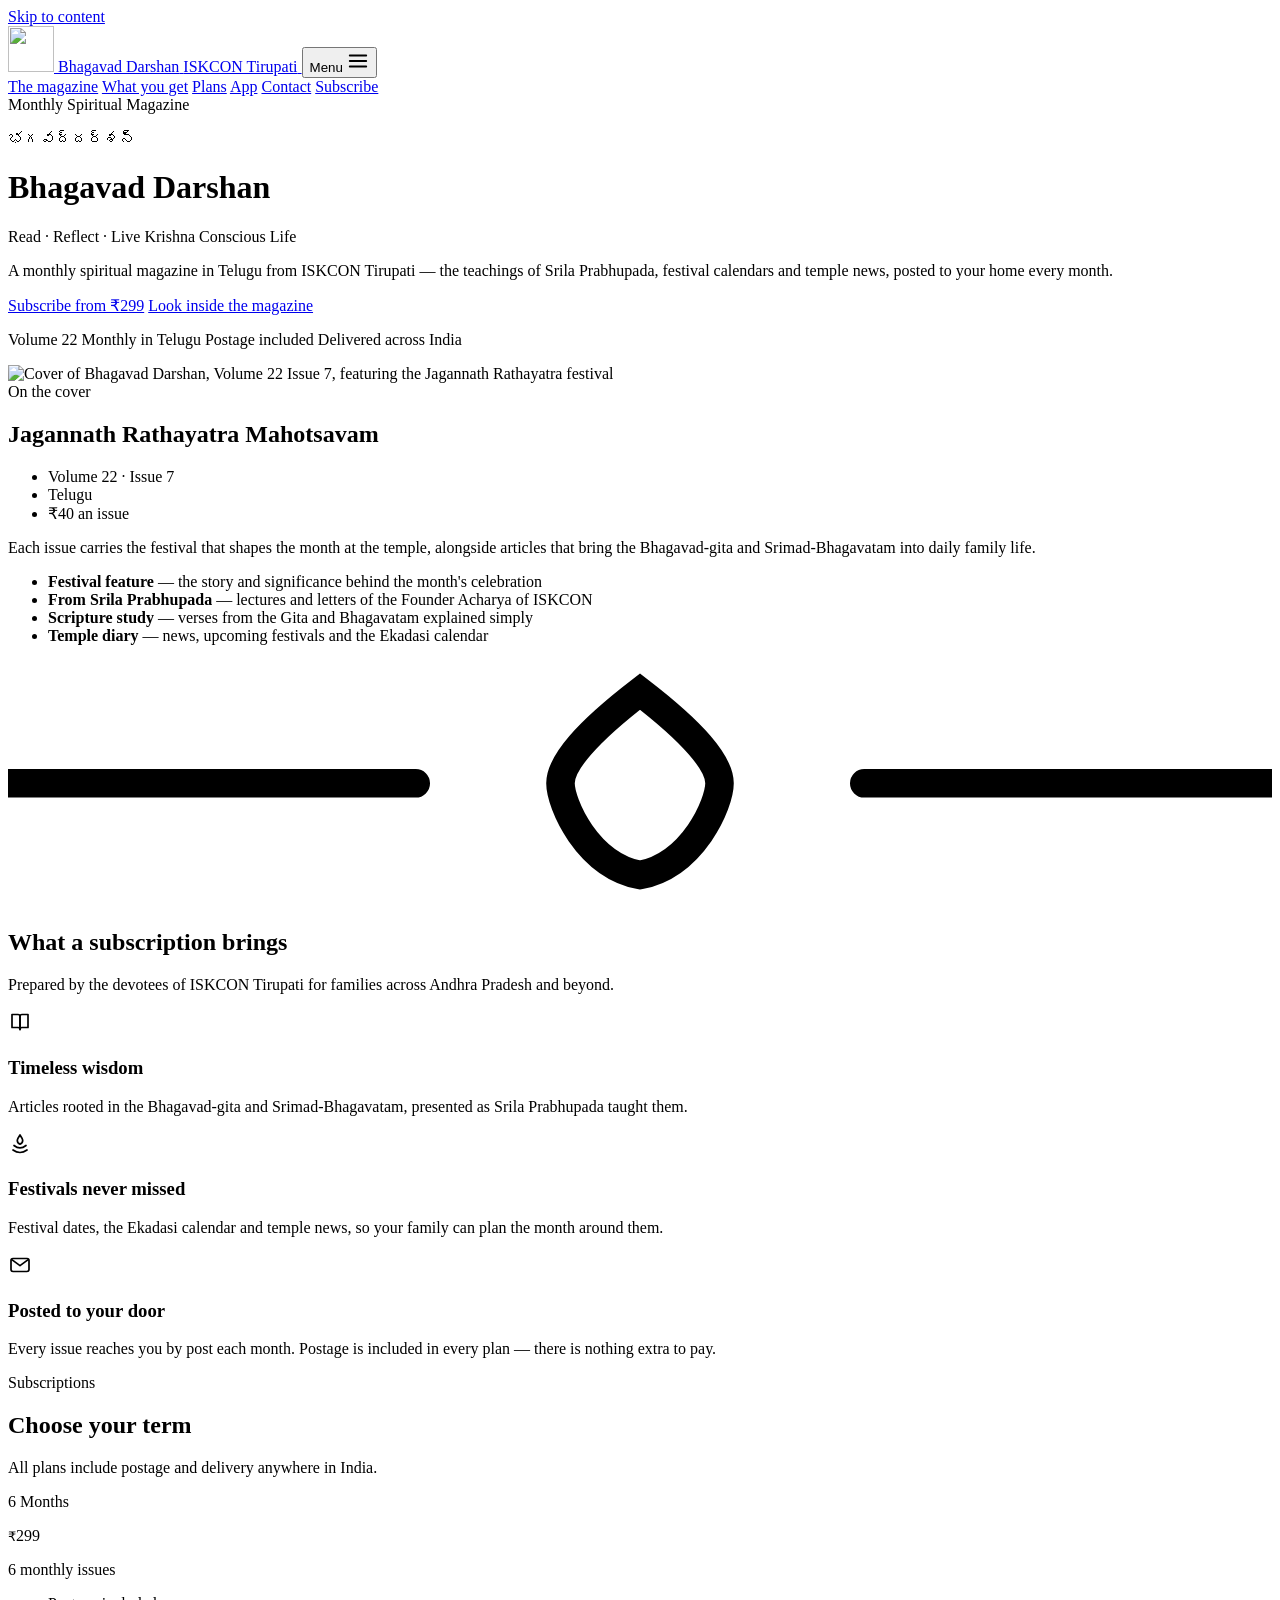
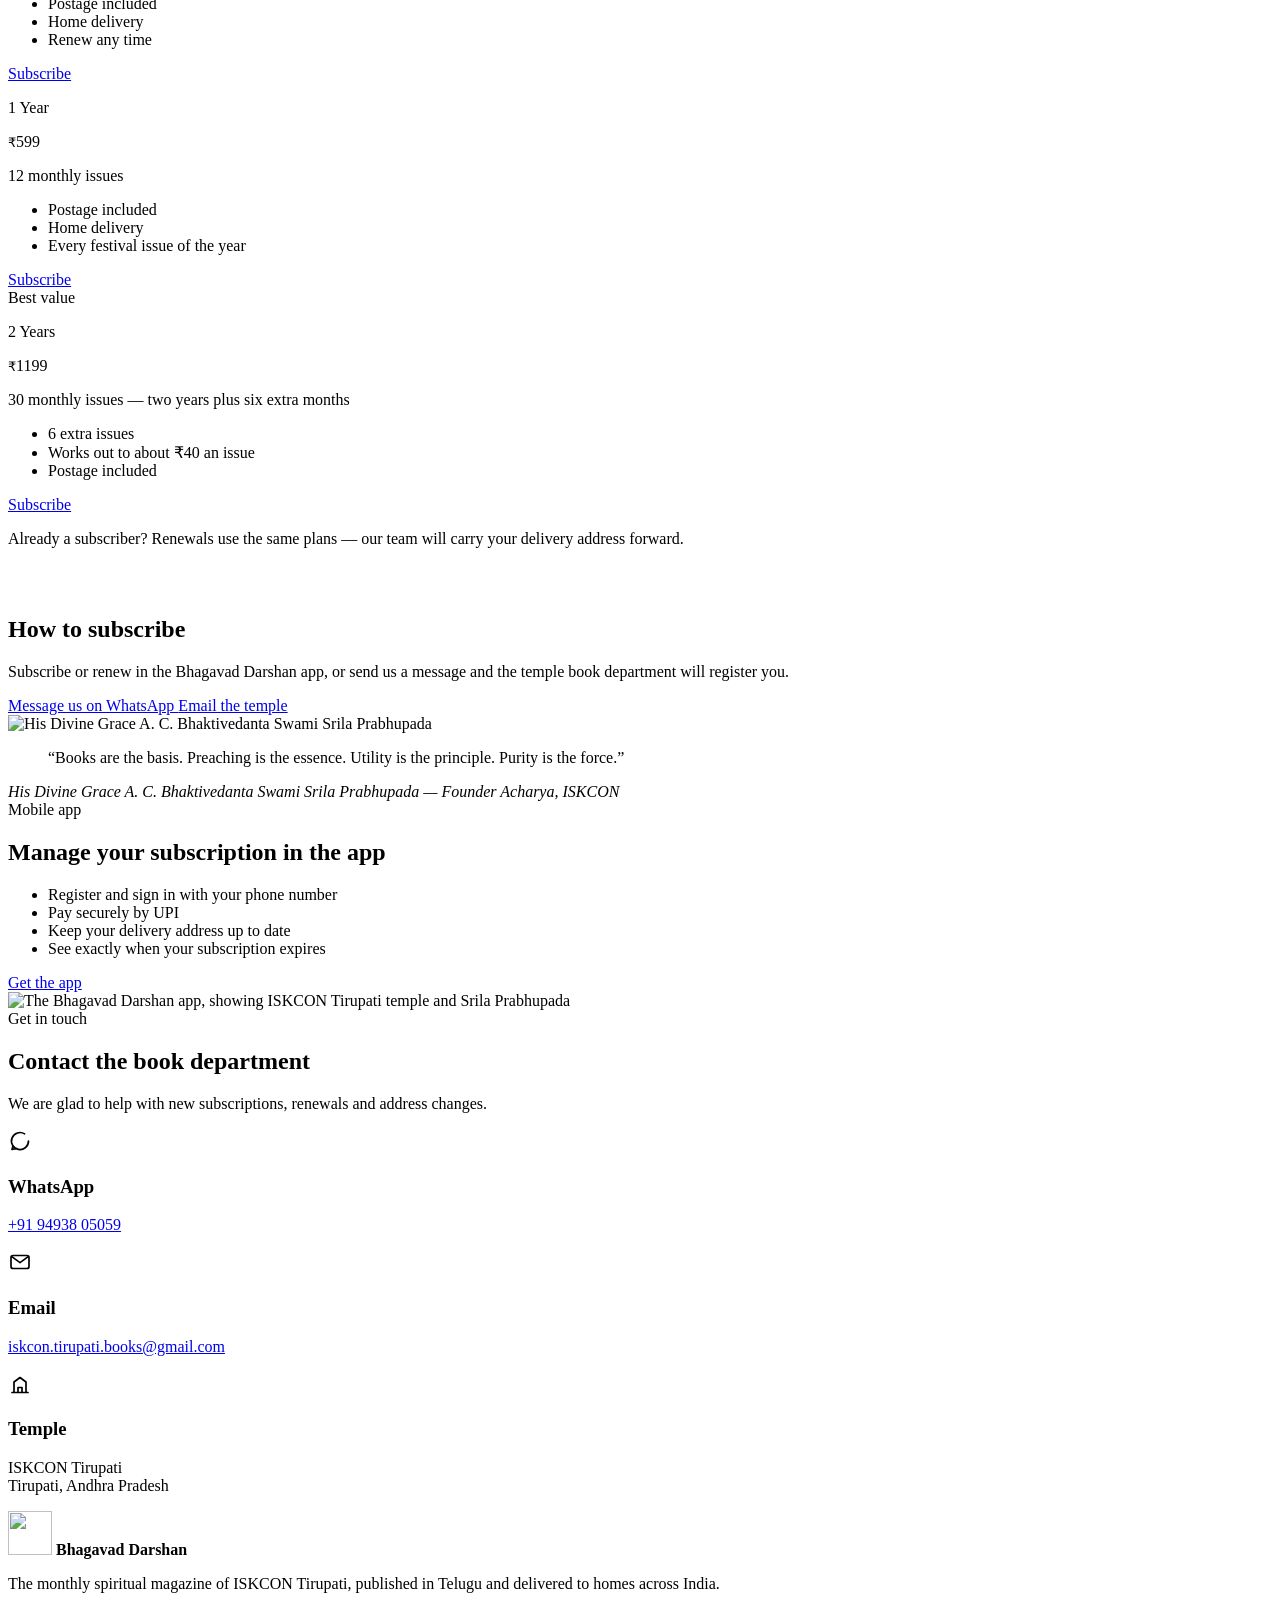
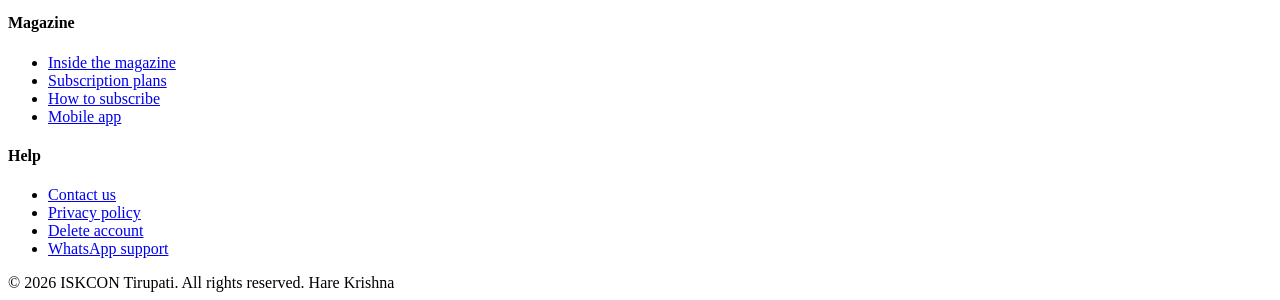
==== commit 16cdddd3: "Use the public book department WhatsApp number +91 94938 05059" ====
--- a/public/index.html
+++ b/public/index.html
@@ -237,7 +237,7 @@
           temple book department will register you.
         </p>
         <div class="hero-cta">
-          <a class="btn" href="https://wa.me/919550948778?text=I%20would%20like%20to%20subscribe%20to%20Bhagavad%20Darshan%20magazine">
+          <a class="btn" href="https://wa.me/919493805059?text=I%20would%20like%20to%20subscribe%20to%20Bhagavad%20Darshan%20magazine">
             Message us on WhatsApp
           </a>
           <a class="btn btn-outline" href="mailto:iskcon.tirupati.books@gmail.com?subject=Bhagavad%20Darshan%20subscription">
@@ -299,7 +299,7 @@
             </svg>
           </div>
           <h3>WhatsApp</h3>
-          <p><a href="https://wa.me/919550948778">+91 95509 48778</a></p>
+          <p><a href="https://wa.me/919493805059">+91 94938 05059</a></p>
         </div>
         <div class="card">
           <div class="ico" aria-hidden="true">
@@ -354,7 +354,7 @@
           <li><a href="#contact">Contact us</a></li>
           <li><a href="/privacy">Privacy policy</a></li>
           <li><a href="/legal/delete-account.html">Delete account</a></li>
-          <li><a href="https://wa.me/919550948778">WhatsApp support</a></li>
+          <li><a href="https://wa.me/919493805059">WhatsApp support</a></li>
         </ul>
       </div>
     </div>
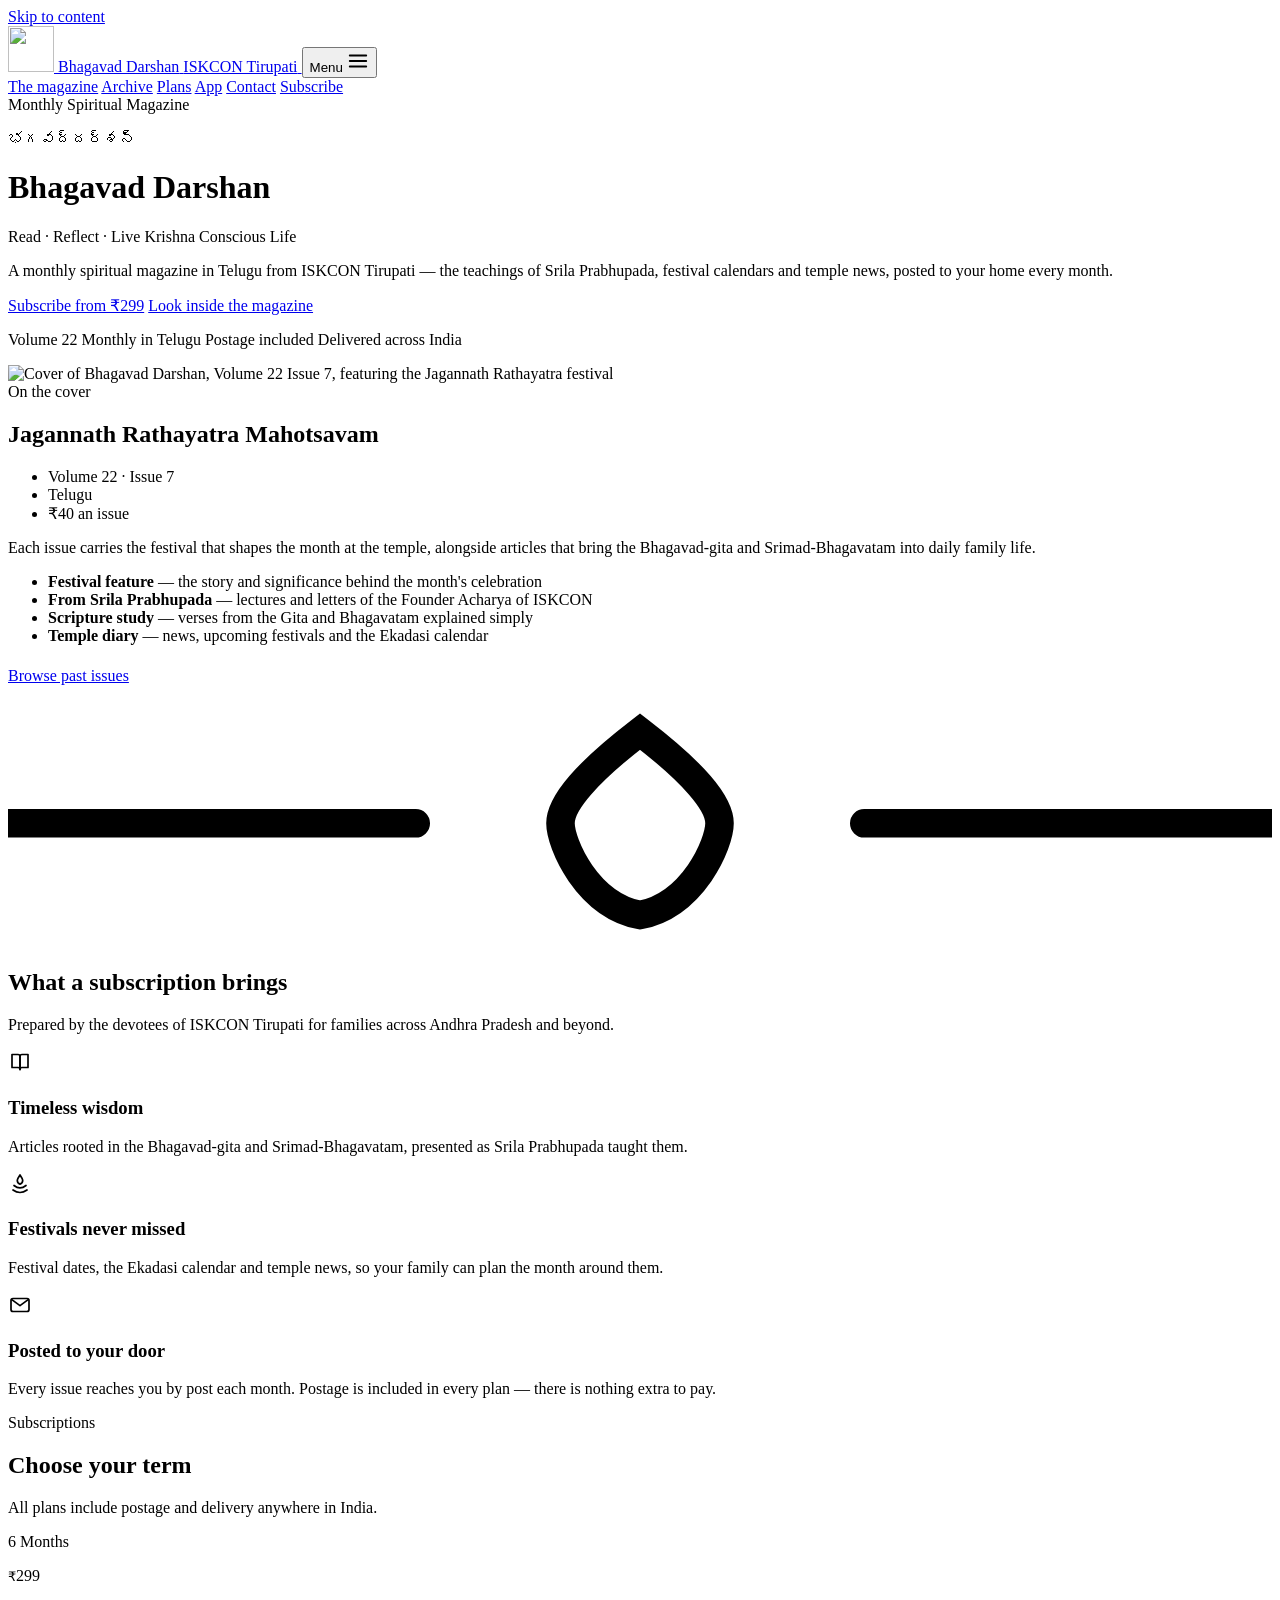
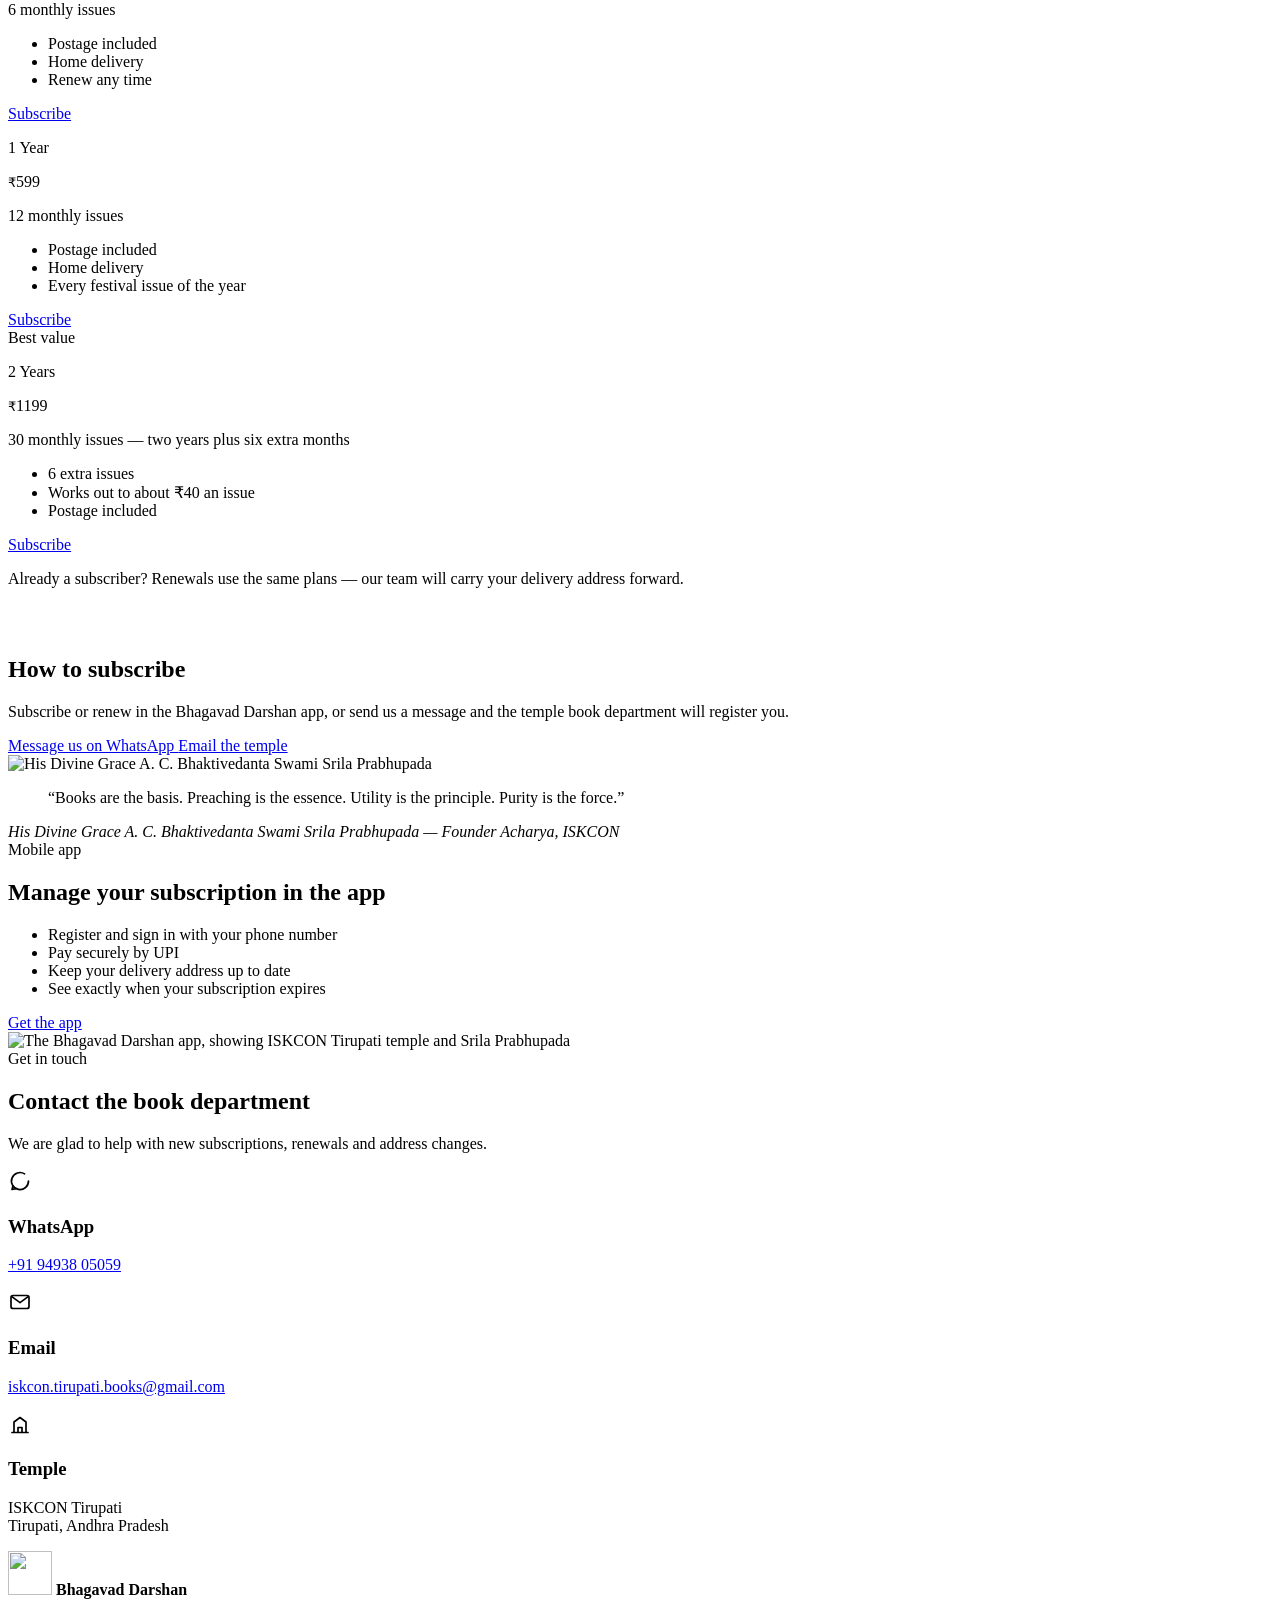
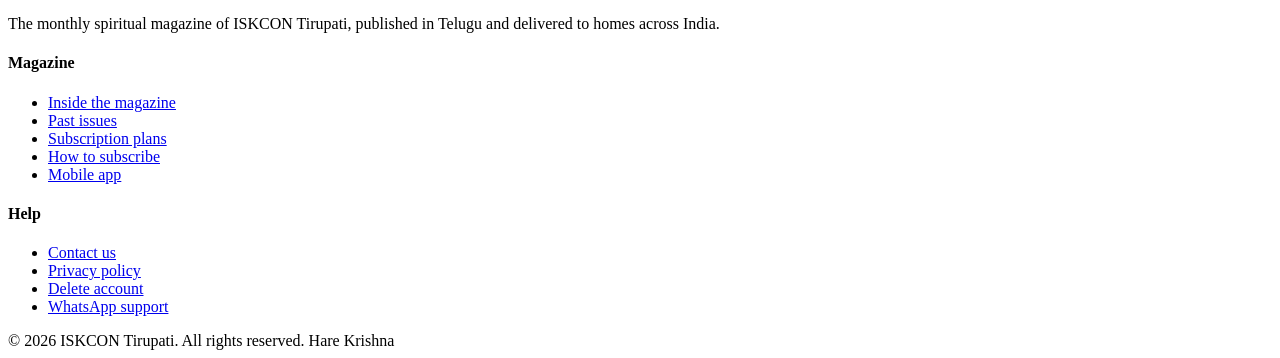
==== commit 1ef42e7c: "Add magazine archive, restyle agent download page, redirect old privacy path" ====
--- a/public/index.html
+++ b/public/index.html
@@ -70,7 +70,7 @@
 
     <nav class="nav-links" id="navLinks" aria-label="Main">
       <a href="#magazine">The magazine</a>
-      <a href="#receive">What you get</a>
+      <a href="/archive.html">Archive</a>
       <a href="#plans">Plans</a>
       <a href="#app">App</a>
       <a href="#contact">Contact</a>
@@ -129,6 +129,9 @@
           <li><b>Scripture study</b> — verses from the Gita and Bhagavatam explained simply</li>
           <li><b>Temple diary</b> — news, upcoming festivals and the Ekadasi calendar</li>
         </ul>
+        <p style="margin-top: 22px;">
+          <a class="btn btn-outline" href="/archive.html">Browse past issues</a>
+        </p>
       </div>
     </div>
   </section>
@@ -343,6 +346,7 @@
         <h4>Magazine</h4>
         <ul>
           <li><a href="#magazine">Inside the magazine</a></li>
+          <li><a href="/archive.html">Past issues</a></li>
           <li><a href="#plans">Subscription plans</a></li>
           <li><a href="#subscribe">How to subscribe</a></li>
           <li><a href="/download/">Mobile app</a></li>
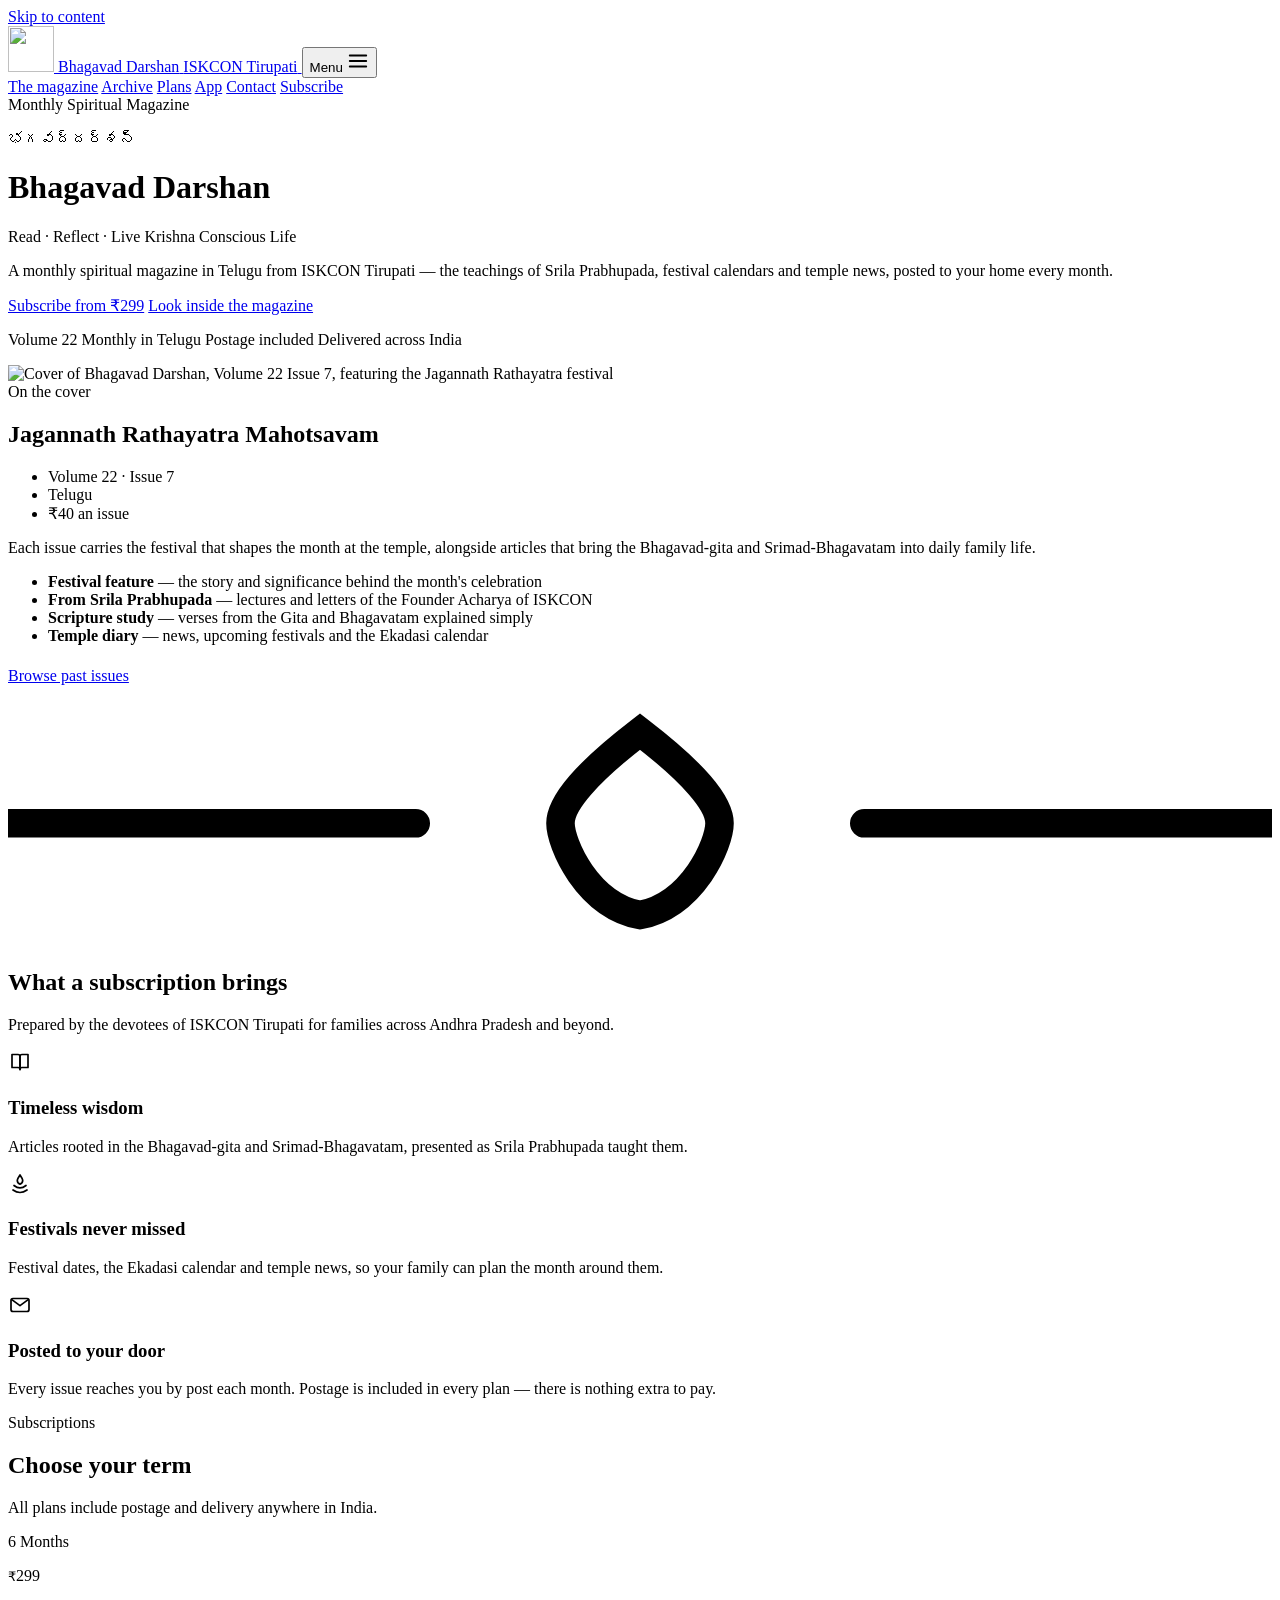
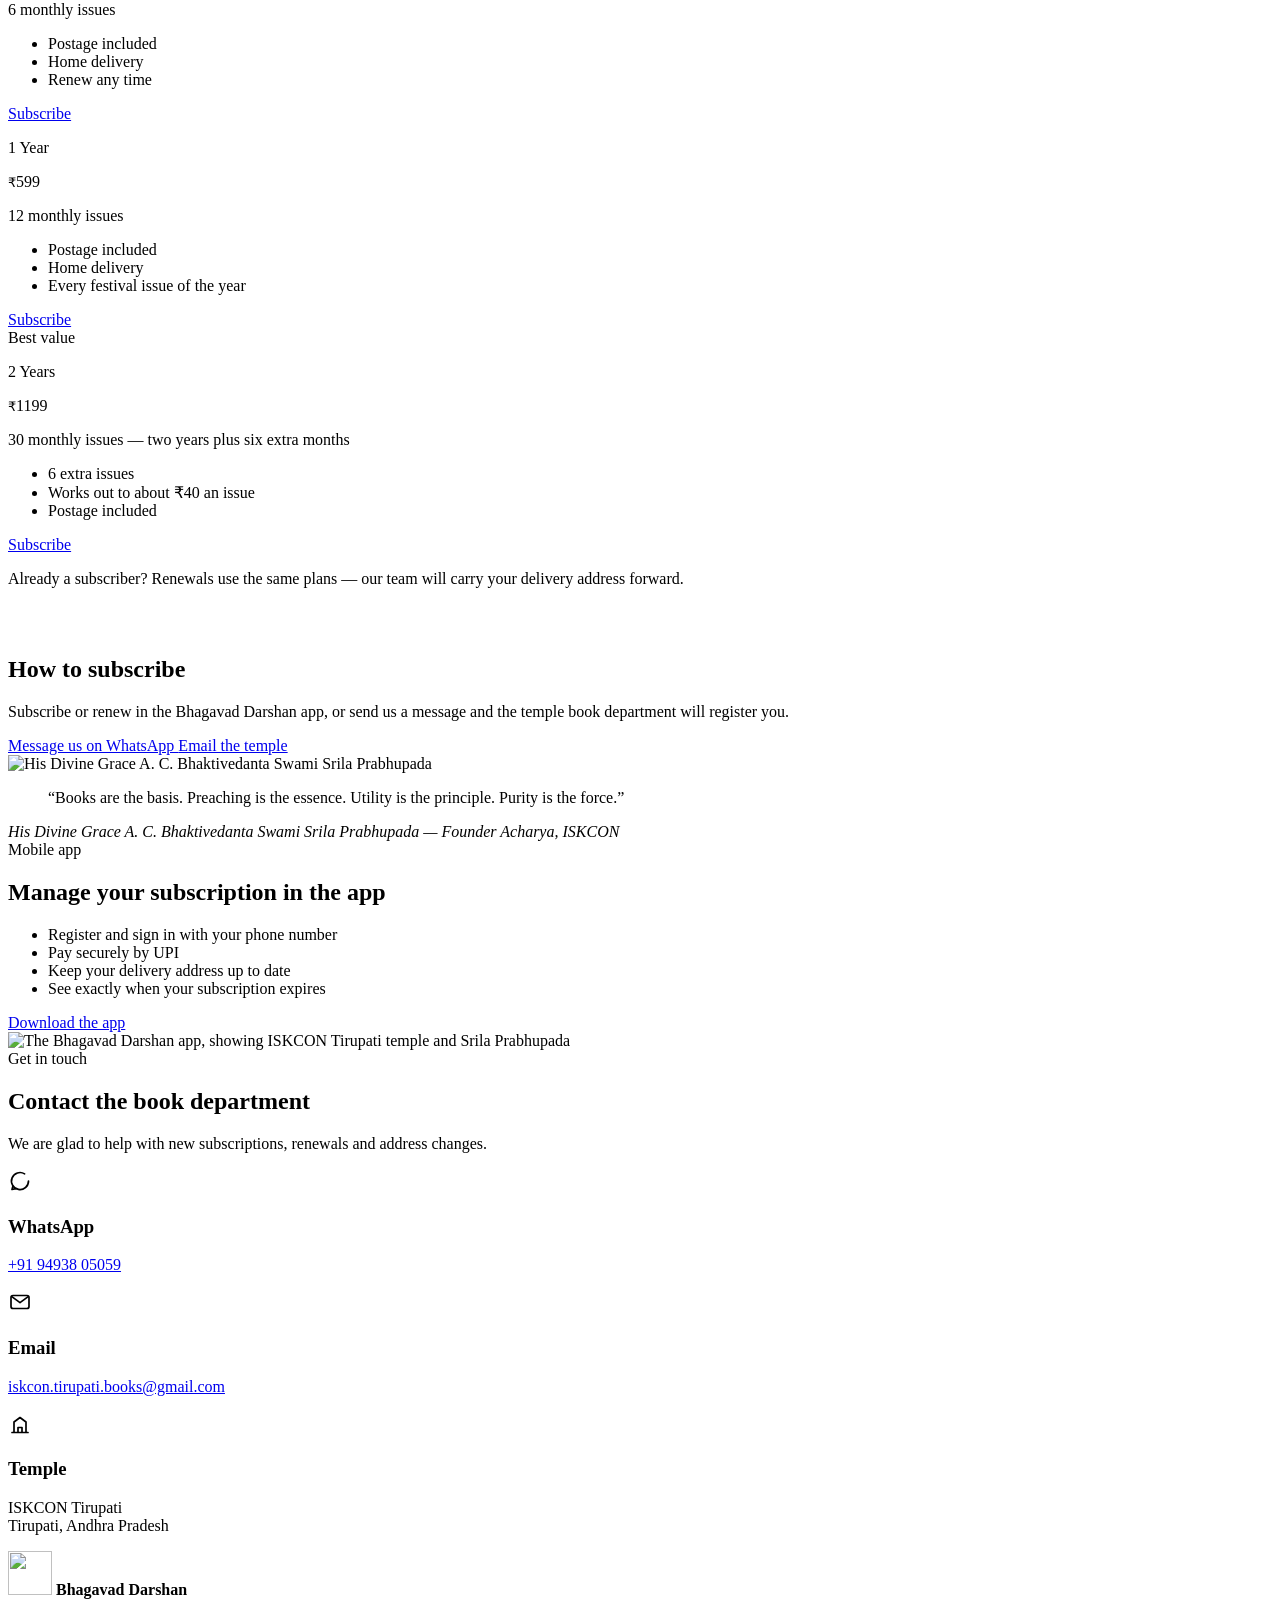
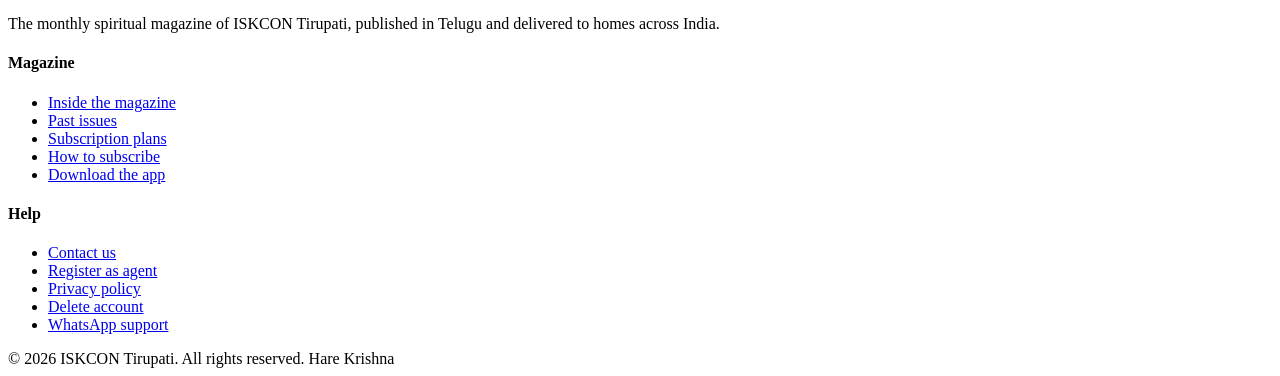
==== commit ec22aafa: "Split app pages: public /download for the QR code, agent OTP flow at /register-agent" ====
--- a/public/index.html
+++ b/public/index.html
@@ -279,7 +279,7 @@
           <li>See exactly when your subscription expires</li>
         </ul>
         <div class="hero-cta">
-          <a class="btn" href="/download/">Get the app</a>
+          <a class="btn" href="/download/">Download the app</a>
         </div>
       </div>
       <img src="/assets/app-banner-1000.webp" width="1000" height="667"
@@ -349,13 +349,14 @@
           <li><a href="/archive.html">Past issues</a></li>
           <li><a href="#plans">Subscription plans</a></li>
           <li><a href="#subscribe">How to subscribe</a></li>
-          <li><a href="/download/">Mobile app</a></li>
+          <li><a href="/download/">Download the app</a></li>
         </ul>
       </div>
       <div>
         <h4>Help</h4>
         <ul>
           <li><a href="#contact">Contact us</a></li>
+          <li><a href="/register-agent/">Register as agent</a></li>
           <li><a href="/privacy">Privacy policy</a></li>
           <li><a href="/legal/delete-account.html">Delete account</a></li>
           <li><a href="https://wa.me/919493805059">WhatsApp support</a></li>
